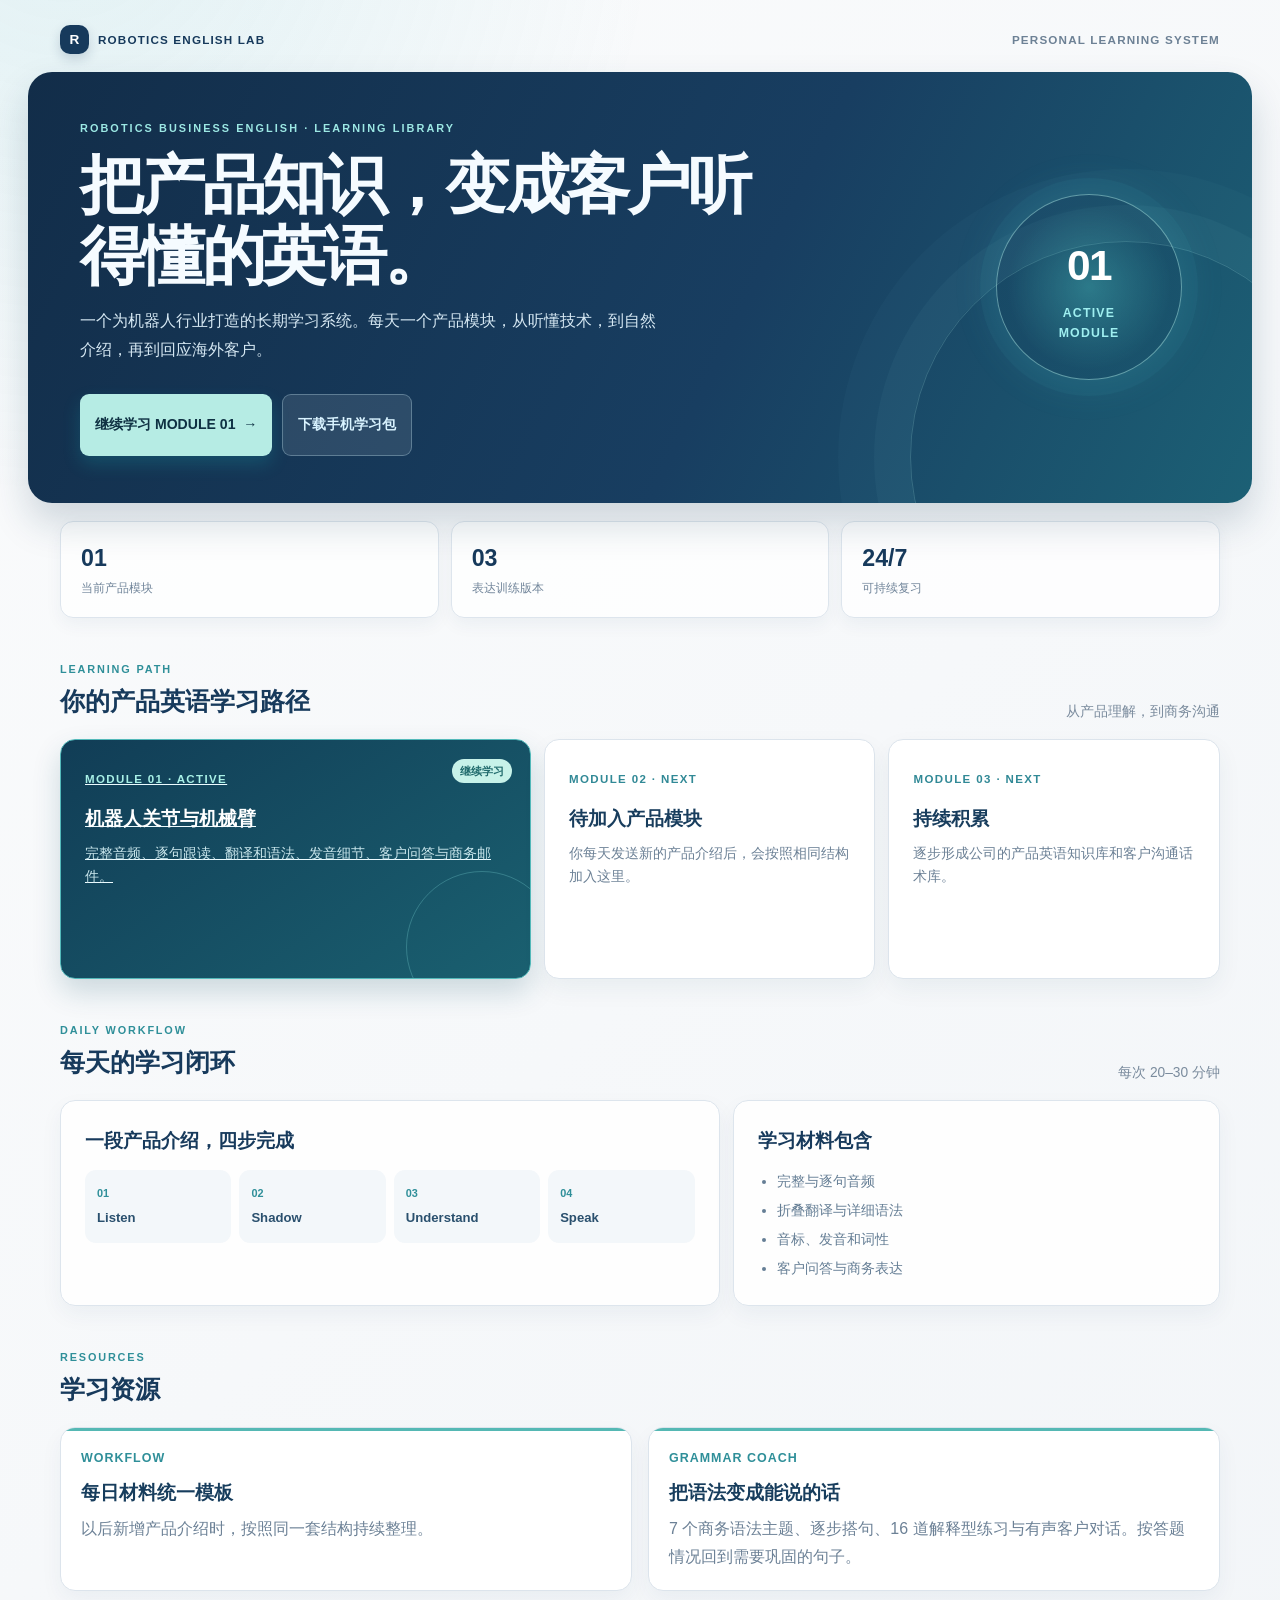
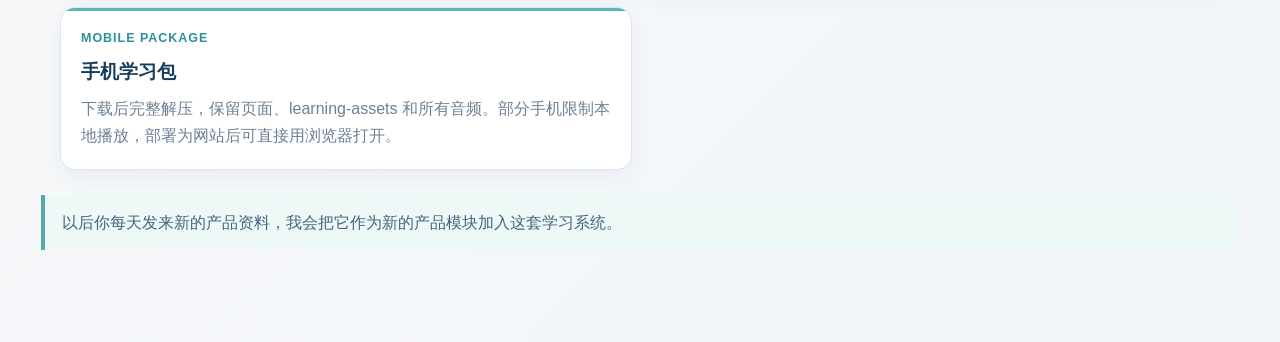
==== index.html @ 43590504 "Publish Robotics English Lab static site" ====
<!doctype html>
<html lang="zh-CN">
<head>
  <meta charset="utf-8">
  <meta name="viewport" content="width=device-width, initial-scale=1">
  <title>机器人行业商务英语资料库</title>
  <style>
    :root { font-family: Inter, ui-sans-serif, -apple-system, BlinkMacSystemFont, "Segoe UI", "PingFang SC", sans-serif; color: #243248; background: #f3f7fc; }
    body { max-width: 980px; margin: 0 auto; padding: 28px 20px 70px; line-height: 1.7; }
    .topbar { display: flex; justify-content: space-between; align-items: center; margin: 2px 2px 16px; color: #58708c; font-size: .74rem; font-weight: 800; letter-spacing: .12em; }
    .brand { display: inline-flex; align-items: center; gap: 9px; color: #163a61; text-decoration: none; }
    .brand-mark { display: inline-grid; place-items: center; width: 25px; height: 25px; border-radius: 8px; color: #fff; font-size: .83rem; letter-spacing: 0; background: linear-gradient(135deg, #1e638f, #4bb6c9); }
    .hero { padding: 34px; color: #f8fbff; border-radius: 22px; background: linear-gradient(125deg, #12315b, #397eaa); box-shadow: 0 18px 38px rgba(30, 77, 121, .18); }
    .eyebrow { color: #b9e2ff; font-size: .75rem; font-weight: 800; letter-spacing: .14em; }
    h1 { margin: 5px 0 7px; font-size: clamp(1.8rem, 4vw, 2.5rem); }
    .hero p { margin: 0; color: #dceeff; }
    h2 { color: #102d50; margin-top: 30px; }
    .grid { display: grid; grid-template-columns: repeat(2, minmax(0, 1fr)); gap: 16px; margin-top: 16px; }
    .card { display: block; padding: 20px; color: inherit; text-decoration: none; background: rgba(255,255,255,.96); border: 1px solid #d8e3f0; border-radius: 15px; box-shadow: 0 8px 22px rgba(30,64,96,.07); transition: .15s ease; }
    .card:hover { transform: translateY(-2px); border-color: #83b4dd; box-shadow: 0 12px 26px rgba(30,64,96,.12); }
    .card .tag { color: #2774b8; font-size: .78rem; font-weight: 800; letter-spacing: .08em; }
    .card h3 { margin: 7px 0; color: #174d7d; }
    .card p { margin: 0; color: #64748b; }
    .tip { margin-top: 25px; padding: 14px 17px; border-left: 4px solid #2774b8; border-radius: 0 9px 9px 0; background: #edf6ff; }
    .metrics { display: grid; grid-template-columns: repeat(3, 1fr); gap: 11px; margin: 18px 0 28px; }
    .metric { padding: 14px 16px; border: 1px solid #d8e3f0; border-radius: 13px; background: rgba(255,255,255,.86); }
    .metric strong, .metric span { display: block; }
    .metric strong { color: #174d7d; font-size: 1.25rem; }
    .metric span { color: #72849a; font-size: .78rem; }
    @media (max-width: 680px) { body { padding: 14px 12px 50px; } .topbar { font-size: .65rem; } .topbar > span { display: none; } .hero { padding: 25px 22px; } .grid { grid-template-columns: 1fr; } .metrics { gap: 7px; } .metric { padding: 11px 9px; } .metric strong { font-size: 1.05rem; } .metric span { font-size: .7rem; } }
    /* Premium robotics product skin */
    body { max-width: 1120px; color: #d8e6f4; background: #07111f; background-image: linear-gradient(rgba(93,160,205,.035) 1px, transparent 1px), linear-gradient(90deg, rgba(93,160,205,.035) 1px, transparent 1px), radial-gradient(circle at 15% 0%, rgba(19,116,170,.28), transparent 34%), radial-gradient(circle at 90% 14%, rgba(82,36,145,.2), transparent 30%); background-size: 40px 40px, 40px 40px, auto, auto; }
    .topbar { color: #91acc5; }
    .brand { color: #e2f2ff; }
    .hero { position: relative; overflow: hidden; min-height: 230px; border: 1px solid rgba(125,210,238,.32); background: radial-gradient(circle at 82% 18%, rgba(89,200,226,.25), transparent 24%), radial-gradient(circle at 44% 120%, rgba(62,94,199,.42), transparent 42%), linear-gradient(130deg, #0a2038, #102f50 54%, #17204f); box-shadow: 0 22px 55px rgba(0,0,0,.28), inset 0 1px 0 rgba(255,255,255,.08); }
    .hero::after { position: absolute; right: -65px; bottom: -125px; width: 330px; height: 330px; border: 1px solid rgba(185,226,255,.18); border-radius: 50%; box-shadow: 0 0 0 28px rgba(185,226,255,.04), 0 0 0 56px rgba(185,226,255,.03); content: ""; }
    .hero::before { position: absolute; top: 27px; right: 28%; width: 7px; height: 7px; border-radius: 50%; background: #7de8f0; box-shadow: 0 0 0 7px rgba(125,232,240,.08), 0 0 28px #7de8f0; content: ""; }
    h2 { color: #e2f1ff; }
    .metrics { margin-top: 20px; }
    .metric { border-color: rgba(115,186,218,.24); background: linear-gradient(145deg, rgba(17,42,67,.86), rgba(10,25,45,.86)); box-shadow: 0 13px 28px rgba(0,0,0,.16), inset 0 1px 0 rgba(255,255,255,.06); }
    .metric strong { color: #dbeeff; }
    .metric span { color: #87a6bf; }
    .card { position: relative; overflow: hidden; border-color: rgba(115,186,218,.24); color: #d8e6f4; background: linear-gradient(145deg, rgba(17,42,67,.92), rgba(10,25,45,.92)); box-shadow: 0 13px 28px rgba(0,0,0,.18), inset 0 1px 0 rgba(255,255,255,.06); }
    .card::before { position: absolute; top: 0; left: 0; width: 100%; height: 3px; background: linear-gradient(90deg, #36c5d2, #5483e6, #a65ce0); content: ""; }
    .card:hover { border-color: rgba(88,211,225,.62); box-shadow: 0 17px 34px rgba(0,0,0,.26), 0 0 0 1px rgba(88,211,225,.14); }
    .card .tag { color: #74d8df; }
    .card h3 { color: #e0f0ff; }
    .card p { color: #8faac0; }
    .tip { color: #b4d3e8; border-left-color: #48c8d2; background: rgba(23,90,114,.24); }
    /* Learning product home */
    body { max-width: 1200px; color: #20364d; background: #f4f7fb; background-image: radial-gradient(circle at 7% 0%, rgba(80, 173, 214, .12), transparent 28%), linear-gradient(135deg, #f8fbfe, #edf3f9); }
    .library-topbar { display: flex; align-items: center; justify-content: space-between; margin: 2px 2px 16px; color: #71869a; font-size: .73rem; font-weight: 800; letter-spacing: .12em; }
    .library-brand { display: inline-flex; align-items: center; gap: 9px; color: #143e64; text-decoration: none; }
    .library-brand-mark { display: inline-grid; place-items: center; width: 28px; height: 28px; border-radius: 9px; color: #fff; font-size: .85rem; letter-spacing: 0; background: linear-gradient(135deg, #1c638f, #49b9bf); box-shadow: 0 6px 14px rgba(33,113,149,.22); }
    .library-hero { position: relative; display: flex; align-items: center; justify-content: space-between; gap: 30px; overflow: hidden; min-height: 290px; padding: 38px 42px; border: 1px solid rgba(120, 203, 226, .4); border-radius: 23px; color: #f5fbff; background: radial-gradient(circle at 84% 20%, rgba(83,213,222,.27), transparent 22%), radial-gradient(circle at 55% 120%, rgba(76,95,210,.38), transparent 40%), linear-gradient(125deg, #0a2037, #123c61 58%, #191e4a); box-shadow: 0 22px 52px rgba(26,61,93,.24); }
    .library-hero::after { position: absolute; right: -75px; bottom: -130px; width: 360px; height: 360px; border: 1px solid rgba(185,226,255,.2); border-radius: 50%; box-shadow: 0 0 0 30px rgba(185,226,255,.04), 0 0 0 60px rgba(185,226,255,.03); content: ""; }
    .library-hero-copy { position: relative; z-index: 1; max-width: 690px; }
    .library-hero h1 { margin: 8px 0 12px; font-size: clamp(2rem, 5vw, 3.4rem); letter-spacing: -.045em; }
    .library-hero p { max-width: 630px; margin: 0; color: #cfe8f7; font-size: 1.05rem; }
    .library-eyebrow { color: #8be3e7; font-size: .72rem; font-weight: 850; letter-spacing: .16em; }
    .hero-actions { display: flex; flex-wrap: wrap; gap: 10px; margin-top: 24px; }
    .hero-actions a { display: inline-flex; align-items: center; min-height: 42px; padding: 9px 15px; border-radius: 10px; text-decoration: none; font-size: .88rem; font-weight: 750; }
    .hero-actions .primary { color: #09233b; background: #a8f0ec; box-shadow: 0 8px 18px rgba(25,190,197,.2); }
    .hero-actions .secondary { color: #d9f3ff; border: 1px solid rgba(188,230,250,.3); background: rgba(255,255,255,.08); }
    .hero-orbit { position: relative; z-index: 1; display: grid; place-items: center; width: 170px; height: 170px; margin-right: 24px; border: 1px solid rgba(154,231,238,.44); border-radius: 50%; color: #9feff0; font-size: .77rem; font-weight: 800; letter-spacing: .1em; text-align: center; background: radial-gradient(circle, rgba(68,181,195,.26), rgba(10,35,60,.05) 62%); box-shadow: 0 0 0 16px rgba(87,214,224,.04), 0 0 45px rgba(87,214,224,.16); }
    .hero-orbit strong { display: block; color: #fff; font-size: 2.2rem; letter-spacing: -.04em; }
    .library-section-head { display: flex; align-items: end; justify-content: space-between; gap: 18px; margin: 36px 2px 14px; }
    .library-section-head h2 { margin: 2px 0 0; color: #163b60; font-size: 1.5rem; }
    .library-section-label { color: #347ca4; font-size: .71rem; font-weight: 850; letter-spacing: .14em; }
    .library-section-note { color: #71859a; font-size: .86rem; }
    .path-grid { display: grid; grid-template-columns: 1.25fr .9fr .9fr; gap: 13px; }
    .path-card { position: relative; min-height: 177px; padding: 21px; overflow: hidden; border: 1px solid #d6e4ef; border-radius: 16px; background: #fff; box-shadow: 0 10px 25px rgba(31,68,101,.08); }
    .path-card.current { color: #ecfbff; border-color: #3eb8c3; background: linear-gradient(145deg, #124b66, #173063); box-shadow: 0 15px 30px rgba(25,87,111,.2); }
    .path-card.current::after { position: absolute; right: -28px; bottom: -45px; width: 150px; height: 150px; border: 1px solid rgba(144,239,235,.25); border-radius: 50%; content: ""; }
    .path-card .path-label { color: #3985a9; font-size: .72rem; font-weight: 850; letter-spacing: .12em; }
    .path-card.current .path-label { color: #94ebea; }
    .path-card h3 { margin: 9px 0 8px; color: #153d62; font-size: 1.1rem; }
    .path-card.current h3 { color: #fff; }
    .path-card p { margin: 0; color: #70859b; font-size: .86rem; line-height: 1.55; }
    .path-card.current p { color: #c5e3ef; }
    .path-card .path-status { position: absolute; right: 18px; top: 19px; padding: 3px 8px; border-radius: 99px; color: #147a7b; font-size: .67rem; font-weight: 800; background: #c7f5ed; }
    .product-panels { display: grid; grid-template-columns: 1.2fr .8fr; gap: 13px; }
    .product-panel { padding: 22px; border: 1px solid #d6e4ef; border-radius: 16px; background: rgba(255,255,255,.88); box-shadow: 0 10px 25px rgba(31,68,101,.07); }
    .product-panel h3 { margin: 0 0 13px; color: #173f63; }
    .workflow { display: grid; grid-template-columns: repeat(4, 1fr); gap: 8px; }
    .workflow-step { padding: 12px 10px; border-radius: 11px; background: #f0f6fa; }
    .workflow-step span { display: block; color: #3881a4; font-size: .68rem; font-weight: 850; }
    .workflow-step strong { display: block; margin-top: 4px; color: #294f70; font-size: .82rem; }
    .product-panel ul { margin: 0; padding-left: 19px; color: #657e95; font-size: .88rem; }
    .product-panel li + li { margin-top: 5px; }
    @media (max-width: 780px) { .library-hero { display: block; padding: 29px 23px; } .hero-orbit { width: 112px; height: 112px; margin: 25px 0 0; } .hero-orbit strong { font-size: 1.65rem; } .path-grid, .product-panels { grid-template-columns: 1fr; } .workflow { grid-template-columns: repeat(2, 1fr); } }
    @media (max-width: 520px) { body { padding: 14px 12px 50px; } .library-topbar > span { display: none; } .library-hero h1 { font-size: 2.1rem; } .library-section-head { display: block; } .library-section-note { display: block; margin-top: 5px; } }
    /* Precision learning workspace */
    :root { font-family: Inter, ui-sans-serif, -apple-system, BlinkMacSystemFont, "Segoe UI", "PingFang SC", "Microsoft YaHei", sans-serif; color: #172b40; background: #f5f7fa; }
    body { max-width: 1240px; padding: 25px 28px 76px; color: #172b40; background: #f5f7fa; background-image: radial-gradient(circle at 5% -5%, rgba(53, 177, 191, .13), transparent 25%), linear-gradient(135deg, #fafbfc 0%, #f2f5f8 100%); }
    .library-topbar { max-width: 1160px; margin: 0 auto 18px; color: #6d8195; letter-spacing: .1em; }
    .library-brand { color: #173a5c; }
    .library-brand-mark { width: 29px; height: 29px; border-radius: 10px; background: #173a5c; box-shadow: 0 5px 12px rgba(23,58,92,.18); }
    .library-hero { max-width: 1160px; min-height: 335px; margin: 0 auto; padding: 47px 52px; border: 0; border-radius: 24px; background: linear-gradient(116deg, #122d49 0%, #183e61 58%, #1c6075 100%); box-shadow: 0 20px 38px rgba(19,54,84,.18); }
    .library-hero::after { right: -90px; bottom: -170px; width: 430px; height: 430px; border-color: rgba(175, 240, 235, .2); box-shadow: 0 0 0 36px rgba(175,240,235,.035), 0 0 0 72px rgba(175,240,235,.025); }
    .library-hero::before { top: 35px; right: 31%; }
    .library-hero-copy { max-width: 720px; }
    .library-eyebrow { color: #9ce8e4; font-size: .68rem; letter-spacing: .19em; }
    .library-hero h1 { max-width: 680px; margin: 13px 0 16px; font-size: clamp(2.25rem, 5vw, 4rem); line-height: 1.1; letter-spacing: -.05em; }
    .library-hero p { max-width: 590px; color: #d6e8f3; font-size: 1rem; line-height: 1.8; }
    .hero-actions { margin-top: 29px; }
    .hero-actions a { border-radius: 9px; }
    .hero-actions .primary { color: #0f3143; background: #b6ece4; }
    .hero-actions .secondary { border-color: rgba(210,240,250,.3); background: rgba(255,255,255,.1); }
    .hero-orbit { width: 184px; height: 184px; margin-right: 18px; border-color: rgba(175,240,235,.48); background: radial-gradient(circle, rgba(84,209,201,.32), rgba(10,35,60,.05) 63%); }
    .hero-orbit strong { font-size: 2.65rem; }
    .metrics { max-width: 1160px; margin: 18px auto 42px; grid-template-columns: repeat(3, 1fr); gap: 12px; }
    .metric { padding: 17px 20px; border: 1px solid #dde5ed; border-radius: 13px; background: rgba(255,255,255,.8); box-shadow: 0 7px 17px rgba(25,61,91,.05); }
    .metric strong { color: #173a5c; font-size: 1.45rem; }
    .metric span { color: #71859a; font-size: .78rem; }
    .library-section-head, .path-grid, .product-panels, .grid, .tip { max-width: 1160px; margin-left: auto; margin-right: auto; }
    .library-section-head { margin-top: 42px; margin-bottom: 16px; }
    .library-section-label { color: #2f8f99; font-size: .68rem; letter-spacing: .17em; }
    .library-section-head h2 { color: #173a5c; font-size: 1.58rem; }
    .library-section-note { color: #7a8b9d; }
    .path-grid { grid-template-columns: 1.25fr .88fr .88fr; }
    .path-card { min-height: 190px; padding: 24px; border-color: #dce4ec; border-radius: 15px; background: #fff; box-shadow: 0 10px 24px rgba(25,61,91,.06); }
    .path-card.current { border-color: #53b9ba; background: linear-gradient(145deg, #113d56, #1a6070); box-shadow: 0 13px 28px rgba(18,82,100,.19); }
    .path-card .path-label { color: #318996; }
    .path-card.current .path-label { color: #a9f1e7; }
    .path-card h3 { margin-top: 12px; color: #183d5d; font-size: 1.17rem; }
    .path-card.current h3 { color: #fff; }
    .path-card p { color: #6c8196; line-height: 1.65; }
    .path-card.current p { color: #c9e6ec; }
    .path-card .path-status { color: #216b6d; background: #c7f2e9; }
    .product-panels { grid-template-columns: 1.15fr .85fr; }
    .product-panel { padding: 24px; border-color: #dde5ed; border-radius: 15px; background: rgba(255,255,255,.88); box-shadow: 0 9px 22px rgba(25,61,91,.05); }
    .product-panel h3 { color: #173a5c; }
    .workflow-step { padding: 14px 12px; background: #f3f7fa; }
    .workflow-step span { color: #2f8f99; }
    .workflow-step strong { color: #2a506e; }
    .card { border-color: #dce4ec; border-radius: 15px; background: #fff; box-shadow: 0 9px 22px rgba(25,61,91,.05); }
    .card::before { background: #55b8b4; }
    .card:hover { border-color: #7dc6c7; box-shadow: 0 14px 27px rgba(25,61,91,.1); }
    .card .tag { color: #2f8f99; }
    .card h3 { color: #173d5d; }
    .card p { color: #6c8196; }
    .tip { color: #45647e; border-left-color: #50aaa9; background: #eef8f7; }
    @media (max-width: 780px) { body { padding: 16px 14px 58px; } .library-hero { min-height: 0; padding: 31px 23px; } .library-hero h1 { font-size: 2.42rem; } .hero-orbit { width: 118px; height: 118px; margin-top: 26px; } .hero-orbit strong { font-size: 1.85rem; } .metrics { margin-bottom: 32px; } .path-grid, .product-panels { grid-template-columns: 1fr; } }
  </style>
</head>
<body>
  <div class="library-topbar"><a class="library-brand" href="robotics_english_library.html"><span class="library-brand-mark">R</span><span>ROBOTICS ENGLISH LAB</span></a><span>PERSONAL LEARNING SYSTEM</span></div>
  <header class="library-hero">
    <div class="library-hero-copy">
      <div class="library-eyebrow">ROBOTICS BUSINESS ENGLISH · LEARNING LIBRARY</div>
      <h1>把产品知识，变成客户听得懂的英语。</h1>
      <p>一个为机器人行业打造的长期学习系统。每天一个产品模块，从听懂技术，到自然介绍，再到回应海外客户。</p>
      <div class="hero-actions"><a class="primary" href="product_introduction_learning_guide.html">继续学习 MODULE 01&nbsp; →</a><a class="secondary" href="robotics_english_mobile_package.zip">下载手机学习包</a></div>
    </div>
    <div class="hero-orbit"><div><strong>01</strong>ACTIVE<br>MODULE</div></div>
  </header>

  <div class="metrics" aria-label="资料库概览">
    <div class="metric"><strong>01</strong><span>当前产品模块</span></div>
    <div class="metric"><strong>03</strong><span>表达训练版本</span></div>
    <div class="metric"><strong>24/7</strong><span>可持续复习</span></div>
  </div>

  <div class="library-section-head"><div><div class="library-section-label">LEARNING PATH</div><h2>你的产品英语学习路径</h2></div><span class="library-section-note">从产品理解，到商务沟通</span></div>
  <div class="path-grid">
    <a class="path-card current" href="product_introduction_learning_guide.html"><span class="path-label">MODULE 01 · ACTIVE</span><span class="path-status">继续学习</span><h3>机器人关节与机械臂</h3><p>完整音频、逐句跟读、翻译和语法、发音细节、客户问答与商务邮件。</p></a>
    <div class="path-card"><span class="path-label">MODULE 02 · NEXT</span><h3>待加入产品模块</h3><p>你每天发送新的产品介绍后，会按照相同结构加入这里。</p></div>
    <div class="path-card"><span class="path-label">MODULE 03 · NEXT</span><h3>持续积累</h3><p>逐步形成公司的产品英语知识库和客户沟通话术库。</p></div>
  </div>

  <div class="library-section-head"><div><div class="library-section-label">DAILY WORKFLOW</div><h2>每天的学习闭环</h2></div><span class="library-section-note">每次 20–30 分钟</span></div>
  <div class="product-panels">
    <section class="product-panel"><h3>一段产品介绍，四步完成</h3><div class="workflow"><div class="workflow-step"><span>01</span><strong>Listen</strong></div><div class="workflow-step"><span>02</span><strong>Shadow</strong></div><div class="workflow-step"><span>03</span><strong>Understand</strong></div><div class="workflow-step"><span>04</span><strong>Speak</strong></div></div></section>
    <section class="product-panel"><h3>学习材料包含</h3><ul><li>完整与逐句音频</li><li>折叠翻译与详细语法</li><li>音标、发音和词性</li><li>客户问答与商务表达</li></ul></section>
  </div>

  <div class="library-section-head"><div><div class="library-section-label">RESOURCES</div><h2>学习资源</h2></div></div>
  <div class="grid">
    <a class="card" href="robotics_english_learning_template.md"><div class="tag">WORKFLOW</div><h3>每日材料统一模板</h3><p>以后新增产品介绍时，按照同一套结构持续整理。</p></a>
    <a class="card" href="product_introduction_learning_guide.html#grammar-review"><div class="tag">GRAMMAR COACH</div><h3>把语法变成能说的话</h3><p>7 个商务语法主题、逐步搭句、16 道解释型练习与有声客户对话。按答题情况回到需要巩固的句子。</p></a>
    <a class="card" href="robotics_english_mobile_package.zip"><div class="tag">MOBILE PACKAGE</div><h3>手机学习包</h3><p>下载后完整解压，保留页面、learning-assets 和所有音频。部分手机限制本地播放，部署为网站后可直接用浏览器打开。</p></a>
  </div>
  <p class="tip">以后你每天发来新的产品资料，我会把它作为新的产品模块加入这套学习系统。</p>
</body>
</html>
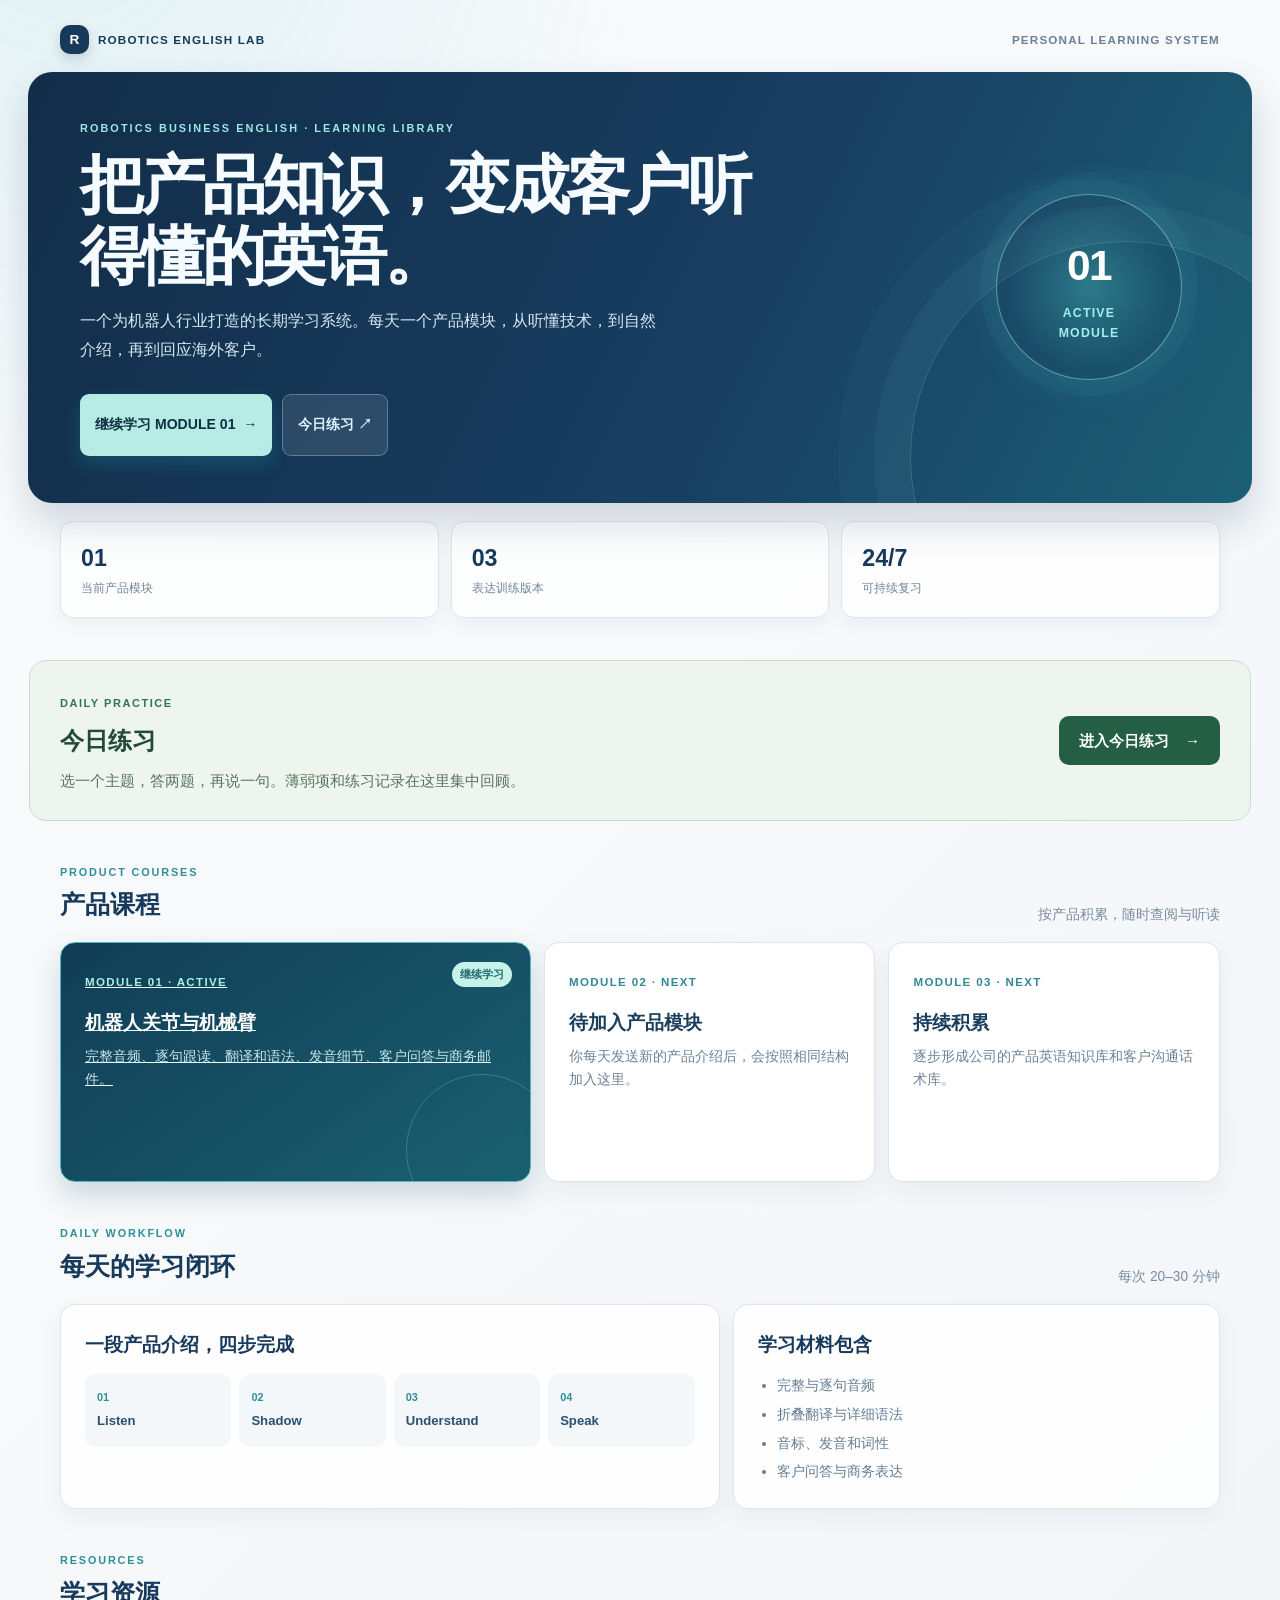
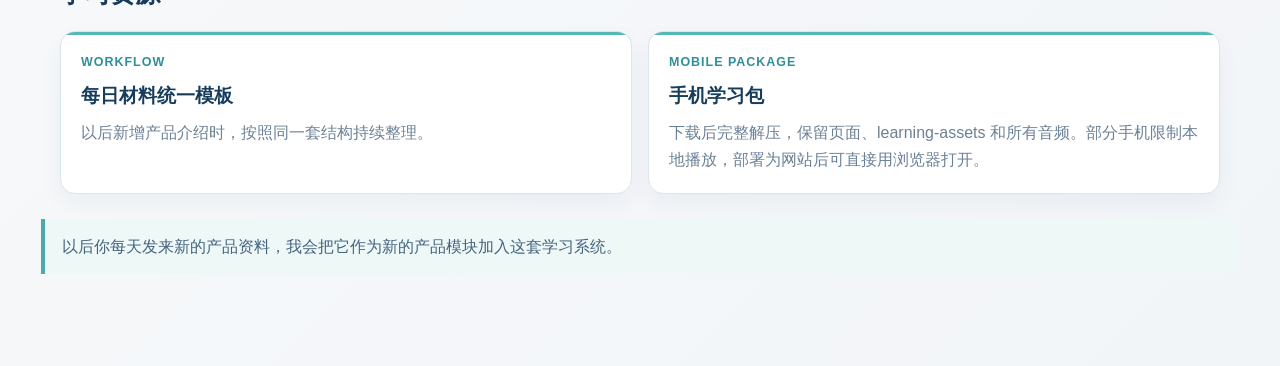
==== commit 3e8702d4: "Move daily practice into a dedicated learning page" ====
--- a/index.html
+++ b/index.html
@@ -143,6 +143,7 @@
     .tip { color: #45647e; border-left-color: #50aaa9; background: #eef8f7; }
     @media (max-width: 780px) { body { padding: 16px 14px 58px; } .library-hero { min-height: 0; padding: 31px 23px; } .library-hero h1 { font-size: 2.42rem; } .hero-orbit { width: 118px; height: 118px; margin-top: 26px; } .hero-orbit strong { font-size: 1.85rem; } .metrics { margin-bottom: 32px; } .path-grid, .product-panels { grid-template-columns: 1fr; } }
   </style>
+  <link rel="stylesheet" href="learning-assets/daily-practice.css">
 </head>
 <body>
   <div class="library-topbar"><a class="library-brand" href="robotics_english_library.html"><span class="library-brand-mark">R</span><span>ROBOTICS ENGLISH LAB</span></a><span>PERSONAL LEARNING SYSTEM</span></div>
@@ -151,7 +152,7 @@
       <div class="library-eyebrow">ROBOTICS BUSINESS ENGLISH · LEARNING LIBRARY</div>
       <h1>把产品知识，变成客户听得懂的英语。</h1>
       <p>一个为机器人行业打造的长期学习系统。每天一个产品模块，从听懂技术，到自然介绍，再到回应海外客户。</p>
-      <div class="hero-actions"><a class="primary" href="product_introduction_learning_guide.html">继续学习 MODULE 01&nbsp; →</a><a class="secondary" href="robotics_english_mobile_package.zip">下载手机学习包</a></div>
+      <div class="hero-actions"><a class="primary" href="product_introduction_learning_guide.html">继续学习 MODULE 01&nbsp; →</a><a class="secondary" href="daily_practice.html">今日练习 ↗</a></div>
     </div>
     <div class="hero-orbit"><div><strong>01</strong>ACTIVE<br>MODULE</div></div>
   </header>
@@ -162,7 +163,12 @@
     <div class="metric"><strong>24/7</strong><span>可持续复习</span></div>
   </div>
 
-  <div class="library-section-head"><div><div class="library-section-label">LEARNING PATH</div><h2>你的产品英语学习路径</h2></div><span class="library-section-note">从产品理解，到商务沟通</span></div>
+  <section class="daily-entry" aria-labelledby="daily-entry-title">
+    <div><span class="daily-eyebrow">DAILY PRACTICE</span><h2 id="daily-entry-title">今日练习</h2><p>选一个主题，答两题，再说一句。薄弱项和练习记录在这里集中回顾。</p></div>
+    <a class="daily-entry-link" href="daily_practice.html">进入今日练习 <span aria-hidden="true">→</span></a>
+  </section>
+
+  <div class="library-section-head"><div><div class="library-section-label">PRODUCT COURSES</div><h2>产品课程</h2></div><span class="library-section-note">按产品积累，随时查阅与听读</span></div>
   <div class="path-grid">
     <a class="path-card current" href="product_introduction_learning_guide.html"><span class="path-label">MODULE 01 · ACTIVE</span><span class="path-status">继续学习</span><h3>机器人关节与机械臂</h3><p>完整音频、逐句跟读、翻译和语法、发音细节、客户问答与商务邮件。</p></a>
     <div class="path-card"><span class="path-label">MODULE 02 · NEXT</span><h3>待加入产品模块</h3><p>你每天发送新的产品介绍后，会按照相同结构加入这里。</p></div>
@@ -178,7 +184,6 @@
   <div class="library-section-head"><div><div class="library-section-label">RESOURCES</div><h2>学习资源</h2></div></div>
   <div class="grid">
     <a class="card" href="robotics_english_learning_template.md"><div class="tag">WORKFLOW</div><h3>每日材料统一模板</h3><p>以后新增产品介绍时，按照同一套结构持续整理。</p></a>
-    <a class="card" href="product_introduction_learning_guide.html#grammar-review"><div class="tag">GRAMMAR COACH</div><h3>把语法变成能说的话</h3><p>7 个商务语法主题、逐步搭句、16 道解释型练习与有声客户对话。按答题情况回到需要巩固的句子。</p></a>
     <a class="card" href="robotics_english_mobile_package.zip"><div class="tag">MOBILE PACKAGE</div><h3>手机学习包</h3><p>下载后完整解压，保留页面、learning-assets 和所有音频。部分手机限制本地播放，部署为网站后可直接用浏览器打开。</p></a>
   </div>
   <p class="tip">以后你每天发来新的产品资料，我会把它作为新的产品模块加入这套学习系统。</p>
--- a/learning-assets/daily-practice.css
+++ b/learning-assets/daily-practice.css
@@ -0,0 +1,66 @@
+/* Independent daily workspace and its home entry. */
+.daily-page { margin:0; color:#193d30; background:#f5f7f4; font:16px/1.75 -apple-system,BlinkMacSystemFont,"Segoe UI","PingFang SC","Microsoft YaHei",sans-serif; }
+.daily-page *, .daily-entry * { box-sizing:border-box; }
+.daily-page [hidden] { display:none !important; }
+.daily-page a { color:#235f49; text-underline-offset:4px; }
+.daily-page button { font:inherit; cursor:pointer; }
+.daily-page a:focus-visible, .daily-page button:focus-visible { outline:3px solid #288564; outline-offset:4px; }
+.daily-topbar, .daily-page main, .daily-footer { max-width:1120px; margin:0 auto; padding-left:32px; padding-right:32px; }
+.daily-topbar { display:flex; align-items:center; justify-content:space-between; flex-wrap:wrap; gap:18px; min-height:90px; }
+.daily-topbar .daily-brand { display:flex; align-items:center; gap:9px; color:#163c2d; text-decoration:none; font-size:11px; letter-spacing:.1em; font-weight:750; }
+.daily-brand>span { display:grid; place-items:center; width:29px; height:29px; border-radius:9px; background:#174b3a; color:#fff; font-size:15px; }
+.daily-topbar nav { display:flex; gap:6px; }
+.daily-topbar nav a { padding:9px 15px; min-height:44px; color:#52695e; text-decoration:none; font-size:14px; border-radius:8px; }
+.daily-topbar nav a[aria-current] { color:#174b3a; background:#e4eee5; font-weight:650; }
+.daily-skip { position:absolute; top:-100px; left:20px; }
+.daily-skip:focus { top:10px; z-index:5; background:white; padding:10px; }
+.daily-hero { display:flex; align-items:center; justify-content:space-between; gap:35px; padding:40px 0 34px; }
+.daily-eyebrow { color:#44806a; font-size:11px; letter-spacing:.14em; font-weight:750; }
+.daily-hero h1 { margin:10px 0 16px; font-size:clamp(32px,5vw,46px); font-weight:700; line-height:1.3; letter-spacing:-.03em; }
+.daily-hero p { margin:0; color:#526b5f; font-size:16px; }
+.daily-rhythm { display:flex; gap:24px; padding:25px 32px; border-left:1px solid #cadace; flex-shrink:0; }
+.daily-rhythm span { display:flex; flex-direction:column; gap:5px; color:#52705e; font-size:14px; }
+.daily-rhythm b { color:#21563e; font-size:25px; font-weight:500; }
+.daily-course { display:flex; align-items:center; flex-wrap:wrap; gap:8px 16px; padding:17px 22px; background:#e8f0e8; border:1px solid #d4e1d5; border-radius:12px; font-size:14px; }
+.daily-course>span { color:#5b7466; font-size:12px; }
+.daily-course>a { margin-left:auto; min-height:44px; display:inline-flex; align-items:center; gap:8px; text-decoration:none; }
+.daily-page .gc-review.intro { margin-top:22px; box-shadow:none; }
+.daily-page .gc-review h2 { font-size:25px; }
+.daily-page .gc-topic { color:#193d30; }
+.daily-page .gc-topic[aria-current="true"] { border-color:#377a5b; background:#edf6ed; }
+.daily-page .gc-review-summary { line-height:1.8; }
+.daily-session { margin-top:36px; scroll-margin-top:20px; }
+.daily-session-heading { display:flex; align-items:center; justify-content:space-between; flex-wrap:wrap; gap:14px; }
+.daily-session-heading h2 { margin:5px 0 0; font-size:26px; }
+.daily-back { font-size:14px; min-height:44px; display:inline-flex; align-items:center; }
+.daily-source { display:flex; align-items:center; flex-wrap:wrap; justify-content:space-between; gap:10px; padding:15px 0 0; font-size:13px; color:#657a6f; }
+.daily-source a { padding:8px 0; }
+.daily-page .gc-coach { margin:12px 0 0; }
+.daily-session-footer { display:flex; align-items:center; justify-content:space-between; gap:18px; margin-top:18px; padding:20px; border:1px solid #d4e1d5; border-radius:12px; background:#edf4ec; }
+.daily-session-footer p { margin:0; color:#516b5b; font-size:14px; }
+.daily-next { display:inline-flex; align-items:center; justify-content:center; gap:14px; min-height:44px; padding:10px 18px; background:#205d42; border:0; border-radius:9px; color:white; white-space:nowrap; }
+.daily-footer { display:flex; justify-content:space-between; flex-wrap:wrap; gap:12px; padding-top:40px; padding-bottom:45px; color:#688072; font-size:13px; }
+.daily-entry { display:flex; align-items:center; justify-content:space-between; gap:25px; max-width:1160px; margin:0 auto 40px; padding:27px 30px; border:1px solid #c6ddd0; border-radius:17px; background:#eef5ee; }
+.daily-entry .daily-eyebrow { color:#347457; }
+.daily-entry h2 { color:#214b37; font-size:24px; margin:6px 0; }
+.daily-entry p { color:#587360; font-size:15px; margin:0; }
+.daily-entry .daily-entry-link { display:inline-flex; align-items:center; gap:16px; padding:12px 20px; min-height:48px; background:#245e45; border-radius:10px; color:white; text-decoration:none; font-size:15px; font-weight:650; white-space:nowrap; }
+.daily-entry-link:focus-visible { outline:3px solid #288564; outline-offset:4px; }
+@media(max-width:680px) {
+  .daily-topbar, .daily-page main, .daily-footer { padding-left:17px; padding-right:17px; }
+  .daily-topbar { min-height:100px; padding-top:16px; padding-bottom:12px; gap:10px; }
+  .daily-topbar nav { width:100%; }
+  .daily-topbar nav a { padding:8px 13px; }
+  .daily-hero { padding:24px 0; display:block; }
+  .daily-hero h1 { font-size:34px; }
+  .daily-rhythm { margin-top:24px; padding:14px 0 0; border-left:0; border-top:1px solid #d4e1d5; justify-content:space-between; }
+  .daily-rhythm span { flex-direction:row; align-items:center; gap:10px; }
+  .daily-rhythm b { font-size:18px; }
+  .daily-course { padding:14px 17px; gap:5px 10px; }
+  .daily-course>a { width:100%; margin:0; }
+  .daily-page .gc-review h2 { font-size:22px; }
+  .daily-session-footer { display:block; }
+  .daily-next { width:100%; margin-top:15px; }
+  .daily-entry { display:block; padding:22px; margin-bottom:32px; }
+  .daily-entry .daily-entry-link { margin-top:18px; justify-content:center; width:100%; }
+}
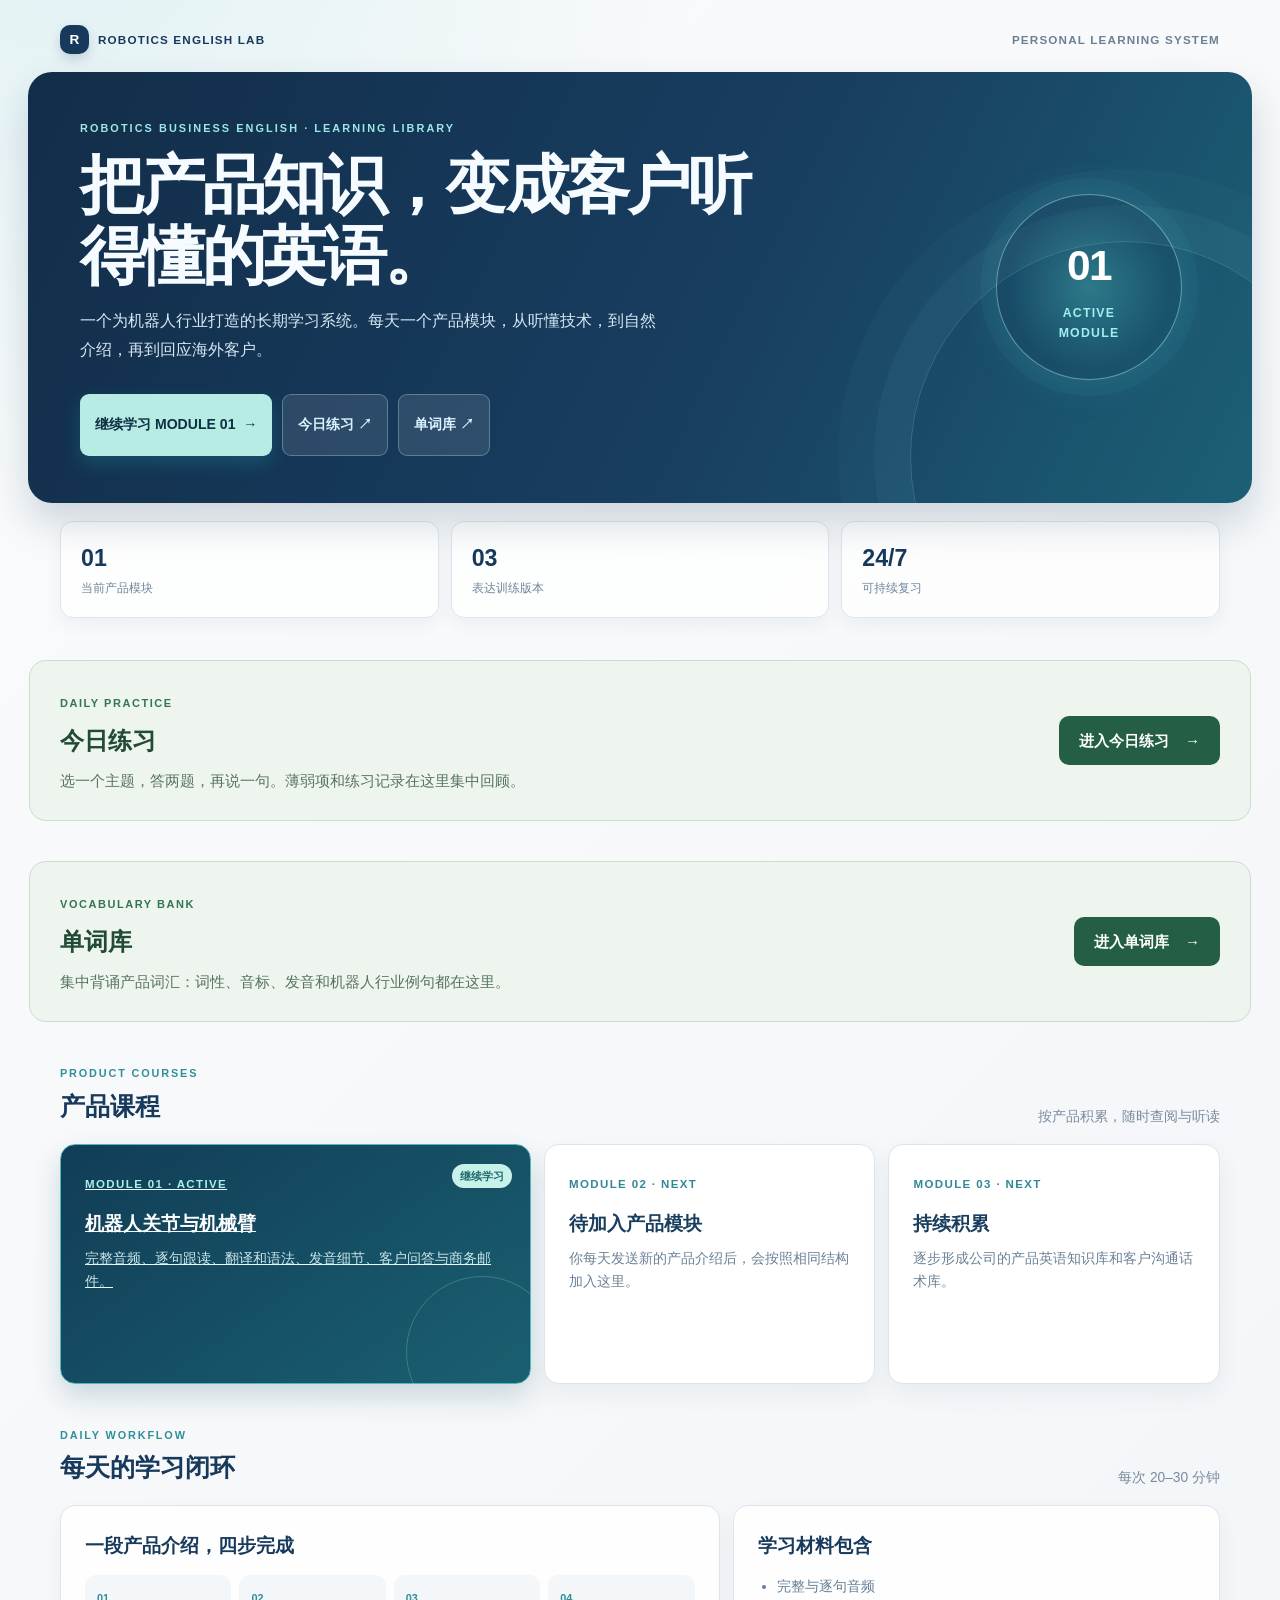
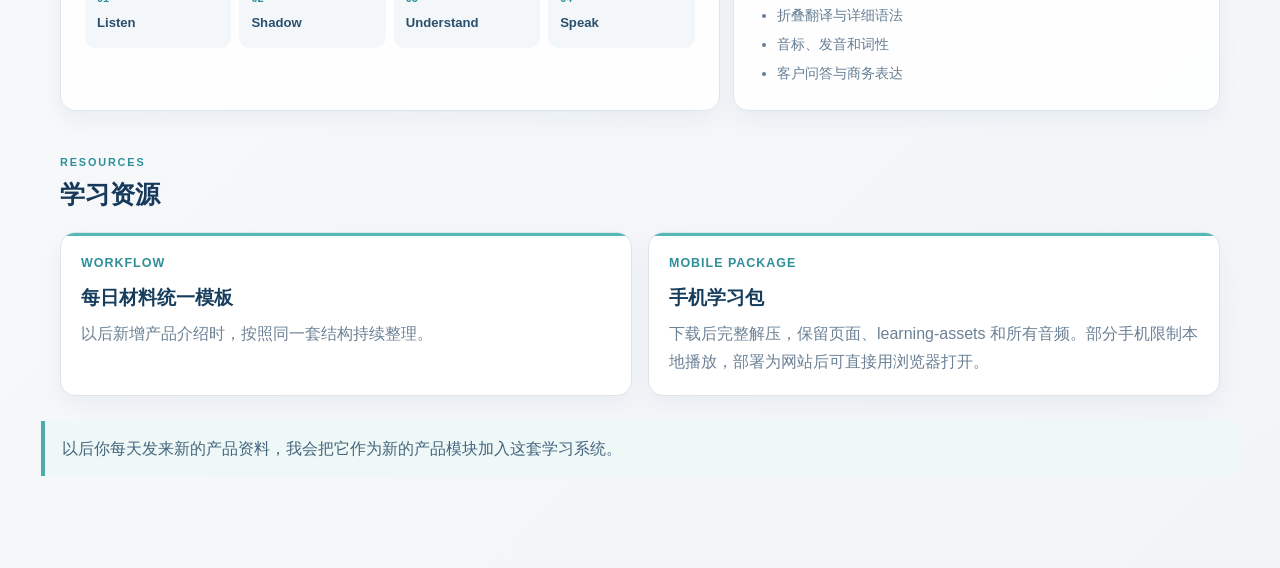
==== commit 86a76a16: "Add centralized robotics vocabulary library" ====
--- a/index.html
+++ b/index.html
@@ -152,7 +152,7 @@
       <div class="library-eyebrow">ROBOTICS BUSINESS ENGLISH · LEARNING LIBRARY</div>
       <h1>把产品知识，变成客户听得懂的英语。</h1>
       <p>一个为机器人行业打造的长期学习系统。每天一个产品模块，从听懂技术，到自然介绍，再到回应海外客户。</p>
-      <div class="hero-actions"><a class="primary" href="product_introduction_learning_guide.html">继续学习 MODULE 01&nbsp; →</a><a class="secondary" href="daily_practice.html">今日练习 ↗</a></div>
+      <div class="hero-actions"><a class="primary" href="product_introduction_learning_guide.html">继续学习 MODULE 01&nbsp; →</a><a class="secondary" href="daily_practice.html">今日练习 ↗</a><a class="secondary" href="vocabulary_library.html">单词库 ↗</a></div>
     </div>
     <div class="hero-orbit"><div><strong>01</strong>ACTIVE<br>MODULE</div></div>
   </header>
@@ -166,6 +166,11 @@
   <section class="daily-entry" aria-labelledby="daily-entry-title">
     <div><span class="daily-eyebrow">DAILY PRACTICE</span><h2 id="daily-entry-title">今日练习</h2><p>选一个主题，答两题，再说一句。薄弱项和练习记录在这里集中回顾。</p></div>
     <a class="daily-entry-link" href="daily_practice.html">进入今日练习 <span aria-hidden="true">→</span></a>
+  </section>
+
+  <section class="daily-entry vocabulary-entry" aria-labelledby="vocabulary-entry-title">
+    <div><span class="daily-eyebrow">VOCABULARY BANK</span><h2 id="vocabulary-entry-title">单词库</h2><p>集中背诵产品词汇：词性、音标、发音和机器人行业例句都在这里。</p></div>
+    <a class="daily-entry-link" href="vocabulary_library.html">进入单词库 <span aria-hidden="true">→</span></a>
   </section>
 
   <div class="library-section-head"><div><div class="library-section-label">PRODUCT COURSES</div><h2>产品课程</h2></div><span class="library-section-note">按产品积累，随时查阅与听读</span></div>
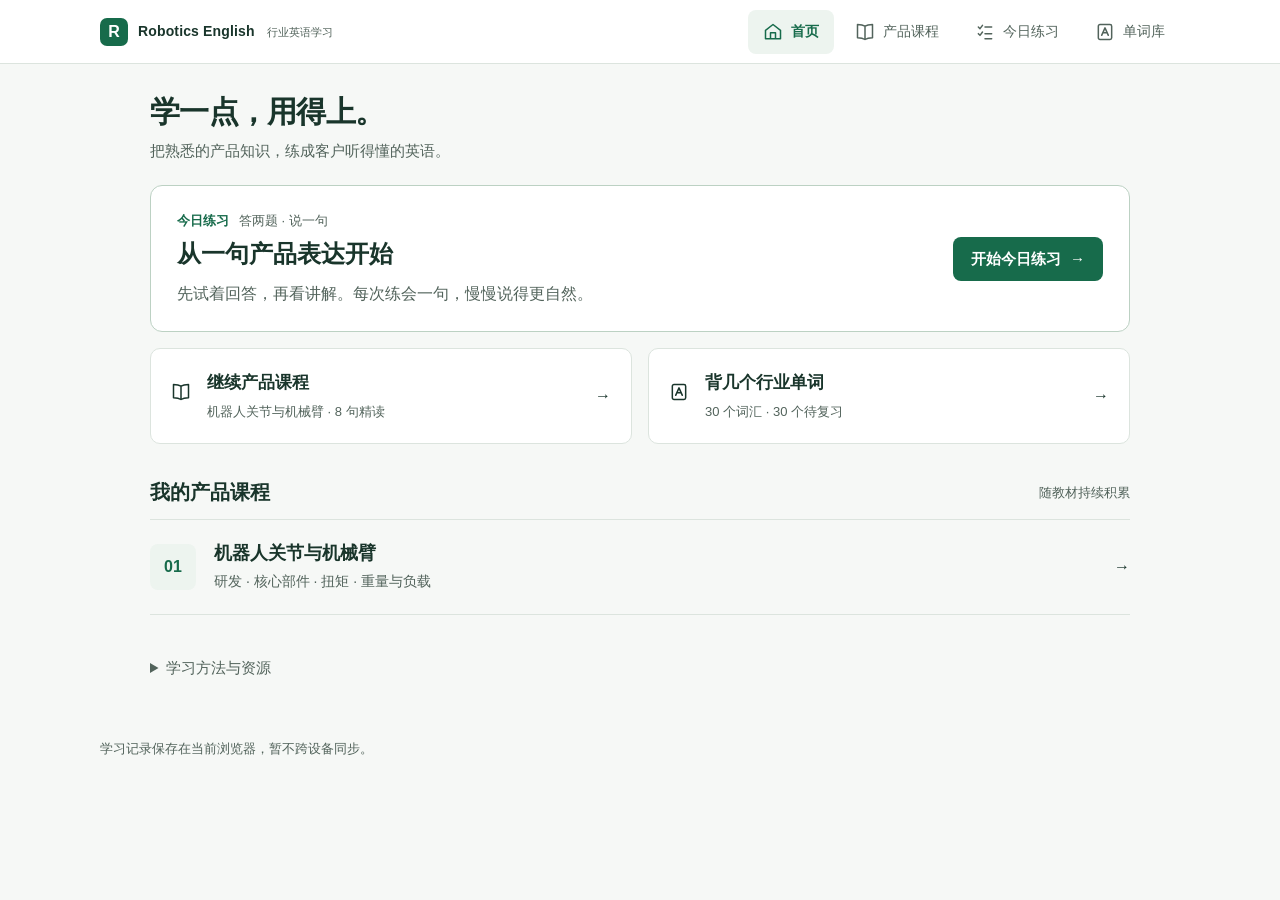
==== commit d98b404b: "Redesign learning workspace for focused reading and vocabulary recall" ====
--- a/index.html
+++ b/index.html
@@ -1,196 +1,18 @@
 <!doctype html>
 <html lang="zh-CN">
-<head>
-  <meta charset="utf-8">
-  <meta name="viewport" content="width=device-width, initial-scale=1">
-  <title>机器人行业商务英语资料库</title>
-  <style>
-    :root { font-family: Inter, ui-sans-serif, -apple-system, BlinkMacSystemFont, "Segoe UI", "PingFang SC", sans-serif; color: #243248; background: #f3f7fc; }
-    body { max-width: 980px; margin: 0 auto; padding: 28px 20px 70px; line-height: 1.7; }
-    .topbar { display: flex; justify-content: space-between; align-items: center; margin: 2px 2px 16px; color: #58708c; font-size: .74rem; font-weight: 800; letter-spacing: .12em; }
-    .brand { display: inline-flex; align-items: center; gap: 9px; color: #163a61; text-decoration: none; }
-    .brand-mark { display: inline-grid; place-items: center; width: 25px; height: 25px; border-radius: 8px; color: #fff; font-size: .83rem; letter-spacing: 0; background: linear-gradient(135deg, #1e638f, #4bb6c9); }
-    .hero { padding: 34px; color: #f8fbff; border-radius: 22px; background: linear-gradient(125deg, #12315b, #397eaa); box-shadow: 0 18px 38px rgba(30, 77, 121, .18); }
-    .eyebrow { color: #b9e2ff; font-size: .75rem; font-weight: 800; letter-spacing: .14em; }
-    h1 { margin: 5px 0 7px; font-size: clamp(1.8rem, 4vw, 2.5rem); }
-    .hero p { margin: 0; color: #dceeff; }
-    h2 { color: #102d50; margin-top: 30px; }
-    .grid { display: grid; grid-template-columns: repeat(2, minmax(0, 1fr)); gap: 16px; margin-top: 16px; }
-    .card { display: block; padding: 20px; color: inherit; text-decoration: none; background: rgba(255,255,255,.96); border: 1px solid #d8e3f0; border-radius: 15px; box-shadow: 0 8px 22px rgba(30,64,96,.07); transition: .15s ease; }
-    .card:hover { transform: translateY(-2px); border-color: #83b4dd; box-shadow: 0 12px 26px rgba(30,64,96,.12); }
-    .card .tag { color: #2774b8; font-size: .78rem; font-weight: 800; letter-spacing: .08em; }
-    .card h3 { margin: 7px 0; color: #174d7d; }
-    .card p { margin: 0; color: #64748b; }
-    .tip { margin-top: 25px; padding: 14px 17px; border-left: 4px solid #2774b8; border-radius: 0 9px 9px 0; background: #edf6ff; }
-    .metrics { display: grid; grid-template-columns: repeat(3, 1fr); gap: 11px; margin: 18px 0 28px; }
-    .metric { padding: 14px 16px; border: 1px solid #d8e3f0; border-radius: 13px; background: rgba(255,255,255,.86); }
-    .metric strong, .metric span { display: block; }
-    .metric strong { color: #174d7d; font-size: 1.25rem; }
-    .metric span { color: #72849a; font-size: .78rem; }
-    @media (max-width: 680px) { body { padding: 14px 12px 50px; } .topbar { font-size: .65rem; } .topbar > span { display: none; } .hero { padding: 25px 22px; } .grid { grid-template-columns: 1fr; } .metrics { gap: 7px; } .metric { padding: 11px 9px; } .metric strong { font-size: 1.05rem; } .metric span { font-size: .7rem; } }
-    /* Premium robotics product skin */
-    body { max-width: 1120px; color: #d8e6f4; background: #07111f; background-image: linear-gradient(rgba(93,160,205,.035) 1px, transparent 1px), linear-gradient(90deg, rgba(93,160,205,.035) 1px, transparent 1px), radial-gradient(circle at 15% 0%, rgba(19,116,170,.28), transparent 34%), radial-gradient(circle at 90% 14%, rgba(82,36,145,.2), transparent 30%); background-size: 40px 40px, 40px 40px, auto, auto; }
-    .topbar { color: #91acc5; }
-    .brand { color: #e2f2ff; }
-    .hero { position: relative; overflow: hidden; min-height: 230px; border: 1px solid rgba(125,210,238,.32); background: radial-gradient(circle at 82% 18%, rgba(89,200,226,.25), transparent 24%), radial-gradient(circle at 44% 120%, rgba(62,94,199,.42), transparent 42%), linear-gradient(130deg, #0a2038, #102f50 54%, #17204f); box-shadow: 0 22px 55px rgba(0,0,0,.28), inset 0 1px 0 rgba(255,255,255,.08); }
-    .hero::after { position: absolute; right: -65px; bottom: -125px; width: 330px; height: 330px; border: 1px solid rgba(185,226,255,.18); border-radius: 50%; box-shadow: 0 0 0 28px rgba(185,226,255,.04), 0 0 0 56px rgba(185,226,255,.03); content: ""; }
-    .hero::before { position: absolute; top: 27px; right: 28%; width: 7px; height: 7px; border-radius: 50%; background: #7de8f0; box-shadow: 0 0 0 7px rgba(125,232,240,.08), 0 0 28px #7de8f0; content: ""; }
-    h2 { color: #e2f1ff; }
-    .metrics { margin-top: 20px; }
-    .metric { border-color: rgba(115,186,218,.24); background: linear-gradient(145deg, rgba(17,42,67,.86), rgba(10,25,45,.86)); box-shadow: 0 13px 28px rgba(0,0,0,.16), inset 0 1px 0 rgba(255,255,255,.06); }
-    .metric strong { color: #dbeeff; }
-    .metric span { color: #87a6bf; }
-    .card { position: relative; overflow: hidden; border-color: rgba(115,186,218,.24); color: #d8e6f4; background: linear-gradient(145deg, rgba(17,42,67,.92), rgba(10,25,45,.92)); box-shadow: 0 13px 28px rgba(0,0,0,.18), inset 0 1px 0 rgba(255,255,255,.06); }
-    .card::before { position: absolute; top: 0; left: 0; width: 100%; height: 3px; background: linear-gradient(90deg, #36c5d2, #5483e6, #a65ce0); content: ""; }
-    .card:hover { border-color: rgba(88,211,225,.62); box-shadow: 0 17px 34px rgba(0,0,0,.26), 0 0 0 1px rgba(88,211,225,.14); }
-    .card .tag { color: #74d8df; }
-    .card h3 { color: #e0f0ff; }
-    .card p { color: #8faac0; }
-    .tip { color: #b4d3e8; border-left-color: #48c8d2; background: rgba(23,90,114,.24); }
-    /* Learning product home */
-    body { max-width: 1200px; color: #20364d; background: #f4f7fb; background-image: radial-gradient(circle at 7% 0%, rgba(80, 173, 214, .12), transparent 28%), linear-gradient(135deg, #f8fbfe, #edf3f9); }
-    .library-topbar { display: flex; align-items: center; justify-content: space-between; margin: 2px 2px 16px; color: #71869a; font-size: .73rem; font-weight: 800; letter-spacing: .12em; }
-    .library-brand { display: inline-flex; align-items: center; gap: 9px; color: #143e64; text-decoration: none; }
-    .library-brand-mark { display: inline-grid; place-items: center; width: 28px; height: 28px; border-radius: 9px; color: #fff; font-size: .85rem; letter-spacing: 0; background: linear-gradient(135deg, #1c638f, #49b9bf); box-shadow: 0 6px 14px rgba(33,113,149,.22); }
-    .library-hero { position: relative; display: flex; align-items: center; justify-content: space-between; gap: 30px; overflow: hidden; min-height: 290px; padding: 38px 42px; border: 1px solid rgba(120, 203, 226, .4); border-radius: 23px; color: #f5fbff; background: radial-gradient(circle at 84% 20%, rgba(83,213,222,.27), transparent 22%), radial-gradient(circle at 55% 120%, rgba(76,95,210,.38), transparent 40%), linear-gradient(125deg, #0a2037, #123c61 58%, #191e4a); box-shadow: 0 22px 52px rgba(26,61,93,.24); }
-    .library-hero::after { position: absolute; right: -75px; bottom: -130px; width: 360px; height: 360px; border: 1px solid rgba(185,226,255,.2); border-radius: 50%; box-shadow: 0 0 0 30px rgba(185,226,255,.04), 0 0 0 60px rgba(185,226,255,.03); content: ""; }
-    .library-hero-copy { position: relative; z-index: 1; max-width: 690px; }
-    .library-hero h1 { margin: 8px 0 12px; font-size: clamp(2rem, 5vw, 3.4rem); letter-spacing: -.045em; }
-    .library-hero p { max-width: 630px; margin: 0; color: #cfe8f7; font-size: 1.05rem; }
-    .library-eyebrow { color: #8be3e7; font-size: .72rem; font-weight: 850; letter-spacing: .16em; }
-    .hero-actions { display: flex; flex-wrap: wrap; gap: 10px; margin-top: 24px; }
-    .hero-actions a { display: inline-flex; align-items: center; min-height: 42px; padding: 9px 15px; border-radius: 10px; text-decoration: none; font-size: .88rem; font-weight: 750; }
-    .hero-actions .primary { color: #09233b; background: #a8f0ec; box-shadow: 0 8px 18px rgba(25,190,197,.2); }
-    .hero-actions .secondary { color: #d9f3ff; border: 1px solid rgba(188,230,250,.3); background: rgba(255,255,255,.08); }
-    .hero-orbit { position: relative; z-index: 1; display: grid; place-items: center; width: 170px; height: 170px; margin-right: 24px; border: 1px solid rgba(154,231,238,.44); border-radius: 50%; color: #9feff0; font-size: .77rem; font-weight: 800; letter-spacing: .1em; text-align: center; background: radial-gradient(circle, rgba(68,181,195,.26), rgba(10,35,60,.05) 62%); box-shadow: 0 0 0 16px rgba(87,214,224,.04), 0 0 45px rgba(87,214,224,.16); }
-    .hero-orbit strong { display: block; color: #fff; font-size: 2.2rem; letter-spacing: -.04em; }
-    .library-section-head { display: flex; align-items: end; justify-content: space-between; gap: 18px; margin: 36px 2px 14px; }
-    .library-section-head h2 { margin: 2px 0 0; color: #163b60; font-size: 1.5rem; }
-    .library-section-label { color: #347ca4; font-size: .71rem; font-weight: 850; letter-spacing: .14em; }
-    .library-section-note { color: #71859a; font-size: .86rem; }
-    .path-grid { display: grid; grid-template-columns: 1.25fr .9fr .9fr; gap: 13px; }
-    .path-card { position: relative; min-height: 177px; padding: 21px; overflow: hidden; border: 1px solid #d6e4ef; border-radius: 16px; background: #fff; box-shadow: 0 10px 25px rgba(31,68,101,.08); }
-    .path-card.current { color: #ecfbff; border-color: #3eb8c3; background: linear-gradient(145deg, #124b66, #173063); box-shadow: 0 15px 30px rgba(25,87,111,.2); }
-    .path-card.current::after { position: absolute; right: -28px; bottom: -45px; width: 150px; height: 150px; border: 1px solid rgba(144,239,235,.25); border-radius: 50%; content: ""; }
-    .path-card .path-label { color: #3985a9; font-size: .72rem; font-weight: 850; letter-spacing: .12em; }
-    .path-card.current .path-label { color: #94ebea; }
-    .path-card h3 { margin: 9px 0 8px; color: #153d62; font-size: 1.1rem; }
-    .path-card.current h3 { color: #fff; }
-    .path-card p { margin: 0; color: #70859b; font-size: .86rem; line-height: 1.55; }
-    .path-card.current p { color: #c5e3ef; }
-    .path-card .path-status { position: absolute; right: 18px; top: 19px; padding: 3px 8px; border-radius: 99px; color: #147a7b; font-size: .67rem; font-weight: 800; background: #c7f5ed; }
-    .product-panels { display: grid; grid-template-columns: 1.2fr .8fr; gap: 13px; }
-    .product-panel { padding: 22px; border: 1px solid #d6e4ef; border-radius: 16px; background: rgba(255,255,255,.88); box-shadow: 0 10px 25px rgba(31,68,101,.07); }
-    .product-panel h3 { margin: 0 0 13px; color: #173f63; }
-    .workflow { display: grid; grid-template-columns: repeat(4, 1fr); gap: 8px; }
-    .workflow-step { padding: 12px 10px; border-radius: 11px; background: #f0f6fa; }
-    .workflow-step span { display: block; color: #3881a4; font-size: .68rem; font-weight: 850; }
-    .workflow-step strong { display: block; margin-top: 4px; color: #294f70; font-size: .82rem; }
-    .product-panel ul { margin: 0; padding-left: 19px; color: #657e95; font-size: .88rem; }
-    .product-panel li + li { margin-top: 5px; }
-    @media (max-width: 780px) { .library-hero { display: block; padding: 29px 23px; } .hero-orbit { width: 112px; height: 112px; margin: 25px 0 0; } .hero-orbit strong { font-size: 1.65rem; } .path-grid, .product-panels { grid-template-columns: 1fr; } .workflow { grid-template-columns: repeat(2, 1fr); } }
-    @media (max-width: 520px) { body { padding: 14px 12px 50px; } .library-topbar > span { display: none; } .library-hero h1 { font-size: 2.1rem; } .library-section-head { display: block; } .library-section-note { display: block; margin-top: 5px; } }
-    /* Precision learning workspace */
-    :root { font-family: Inter, ui-sans-serif, -apple-system, BlinkMacSystemFont, "Segoe UI", "PingFang SC", "Microsoft YaHei", sans-serif; color: #172b40; background: #f5f7fa; }
-    body { max-width: 1240px; padding: 25px 28px 76px; color: #172b40; background: #f5f7fa; background-image: radial-gradient(circle at 5% -5%, rgba(53, 177, 191, .13), transparent 25%), linear-gradient(135deg, #fafbfc 0%, #f2f5f8 100%); }
-    .library-topbar { max-width: 1160px; margin: 0 auto 18px; color: #6d8195; letter-spacing: .1em; }
-    .library-brand { color: #173a5c; }
-    .library-brand-mark { width: 29px; height: 29px; border-radius: 10px; background: #173a5c; box-shadow: 0 5px 12px rgba(23,58,92,.18); }
-    .library-hero { max-width: 1160px; min-height: 335px; margin: 0 auto; padding: 47px 52px; border: 0; border-radius: 24px; background: linear-gradient(116deg, #122d49 0%, #183e61 58%, #1c6075 100%); box-shadow: 0 20px 38px rgba(19,54,84,.18); }
-    .library-hero::after { right: -90px; bottom: -170px; width: 430px; height: 430px; border-color: rgba(175, 240, 235, .2); box-shadow: 0 0 0 36px rgba(175,240,235,.035), 0 0 0 72px rgba(175,240,235,.025); }
-    .library-hero::before { top: 35px; right: 31%; }
-    .library-hero-copy { max-width: 720px; }
-    .library-eyebrow { color: #9ce8e4; font-size: .68rem; letter-spacing: .19em; }
-    .library-hero h1 { max-width: 680px; margin: 13px 0 16px; font-size: clamp(2.25rem, 5vw, 4rem); line-height: 1.1; letter-spacing: -.05em; }
-    .library-hero p { max-width: 590px; color: #d6e8f3; font-size: 1rem; line-height: 1.8; }
-    .hero-actions { margin-top: 29px; }
-    .hero-actions a { border-radius: 9px; }
-    .hero-actions .primary { color: #0f3143; background: #b6ece4; }
-    .hero-actions .secondary { border-color: rgba(210,240,250,.3); background: rgba(255,255,255,.1); }
-    .hero-orbit { width: 184px; height: 184px; margin-right: 18px; border-color: rgba(175,240,235,.48); background: radial-gradient(circle, rgba(84,209,201,.32), rgba(10,35,60,.05) 63%); }
-    .hero-orbit strong { font-size: 2.65rem; }
-    .metrics { max-width: 1160px; margin: 18px auto 42px; grid-template-columns: repeat(3, 1fr); gap: 12px; }
-    .metric { padding: 17px 20px; border: 1px solid #dde5ed; border-radius: 13px; background: rgba(255,255,255,.8); box-shadow: 0 7px 17px rgba(25,61,91,.05); }
-    .metric strong { color: #173a5c; font-size: 1.45rem; }
-    .metric span { color: #71859a; font-size: .78rem; }
-    .library-section-head, .path-grid, .product-panels, .grid, .tip { max-width: 1160px; margin-left: auto; margin-right: auto; }
-    .library-section-head { margin-top: 42px; margin-bottom: 16px; }
-    .library-section-label { color: #2f8f99; font-size: .68rem; letter-spacing: .17em; }
-    .library-section-head h2 { color: #173a5c; font-size: 1.58rem; }
-    .library-section-note { color: #7a8b9d; }
-    .path-grid { grid-template-columns: 1.25fr .88fr .88fr; }
-    .path-card { min-height: 190px; padding: 24px; border-color: #dce4ec; border-radius: 15px; background: #fff; box-shadow: 0 10px 24px rgba(25,61,91,.06); }
-    .path-card.current { border-color: #53b9ba; background: linear-gradient(145deg, #113d56, #1a6070); box-shadow: 0 13px 28px rgba(18,82,100,.19); }
-    .path-card .path-label { color: #318996; }
-    .path-card.current .path-label { color: #a9f1e7; }
-    .path-card h3 { margin-top: 12px; color: #183d5d; font-size: 1.17rem; }
-    .path-card.current h3 { color: #fff; }
-    .path-card p { color: #6c8196; line-height: 1.65; }
-    .path-card.current p { color: #c9e6ec; }
-    .path-card .path-status { color: #216b6d; background: #c7f2e9; }
-    .product-panels { grid-template-columns: 1.15fr .85fr; }
-    .product-panel { padding: 24px; border-color: #dde5ed; border-radius: 15px; background: rgba(255,255,255,.88); box-shadow: 0 9px 22px rgba(25,61,91,.05); }
-    .product-panel h3 { color: #173a5c; }
-    .workflow-step { padding: 14px 12px; background: #f3f7fa; }
-    .workflow-step span { color: #2f8f99; }
-    .workflow-step strong { color: #2a506e; }
-    .card { border-color: #dce4ec; border-radius: 15px; background: #fff; box-shadow: 0 9px 22px rgba(25,61,91,.05); }
-    .card::before { background: #55b8b4; }
-    .card:hover { border-color: #7dc6c7; box-shadow: 0 14px 27px rgba(25,61,91,.1); }
-    .card .tag { color: #2f8f99; }
-    .card h3 { color: #173d5d; }
-    .card p { color: #6c8196; }
-    .tip { color: #45647e; border-left-color: #50aaa9; background: #eef8f7; }
-    @media (max-width: 780px) { body { padding: 16px 14px 58px; } .library-hero { min-height: 0; padding: 31px 23px; } .library-hero h1 { font-size: 2.42rem; } .hero-orbit { width: 118px; height: 118px; margin-top: 26px; } .hero-orbit strong { font-size: 1.85rem; } .metrics { margin-bottom: 32px; } .path-grid, .product-panels { grid-template-columns: 1fr; } }
-  </style>
-  <link rel="stylesheet" href="learning-assets/daily-practice.css">
-</head>
-<body>
-  <div class="library-topbar"><a class="library-brand" href="robotics_english_library.html"><span class="library-brand-mark">R</span><span>ROBOTICS ENGLISH LAB</span></a><span>PERSONAL LEARNING SYSTEM</span></div>
-  <header class="library-hero">
-    <div class="library-hero-copy">
-      <div class="library-eyebrow">ROBOTICS BUSINESS ENGLISH · LEARNING LIBRARY</div>
-      <h1>把产品知识，变成客户听得懂的英语。</h1>
-      <p>一个为机器人行业打造的长期学习系统。每天一个产品模块，从听懂技术，到自然介绍，再到回应海外客户。</p>
-      <div class="hero-actions"><a class="primary" href="product_introduction_learning_guide.html">继续学习 MODULE 01&nbsp; →</a><a class="secondary" href="daily_practice.html">今日练习 ↗</a><a class="secondary" href="vocabulary_library.html">单词库 ↗</a></div>
+<head><meta charset="utf-8"><meta name="viewport" content="width=device-width, initial-scale=1"><meta name="theme-color" content="#176b4b"><title>学习工作台 · Robotics English Lab</title><link rel="stylesheet" href="learning-assets/workspace.css"></head>
+<body class="lab-page" data-page="home">
+  <div data-site-header></div>
+  <main id="main-content" class="lab-main home-main">
+    <header class="page-heading home-heading"><div><h1>学一点，用得上。</h1><p>把熟悉的产品知识，练成客户听得懂的英语。</p></div></header>
+    <section class="today-task" aria-labelledby="today-title"><div><div class="task-kicker">今日练习 <span>答两题 · 说一句</span></div><h2 id="today-title">从一句产品表达开始</h2><p>先试着回答，再看讲解。每次练会一句，慢慢说得更自然。</p></div><a class="button" href="daily_practice.html">开始今日练习 <span aria-hidden="true">→</span></a></section>
+    <div class="home-shortcuts">
+      <a class="shortcut" data-resume href="product_introduction_learning_guide.html"><span data-icon="course"></span><div><strong>继续产品课程</strong><small>机器人关节与机械臂 · 8 句精读</small></div><span aria-hidden="true">→</span></a>
+      <a class="shortcut" href="vocabulary_library.html"><span data-icon="vocabulary"></span><div><strong>背几个行业单词</strong><small data-home-vocab>发音、例句和逐词练习</small></div><span aria-hidden="true">→</span></a>
     </div>
-    <div class="hero-orbit"><div><strong>01</strong>ACTIVE<br>MODULE</div></div>
-  </header>
-
-  <div class="metrics" aria-label="资料库概览">
-    <div class="metric"><strong>01</strong><span>当前产品模块</span></div>
-    <div class="metric"><strong>03</strong><span>表达训练版本</span></div>
-    <div class="metric"><strong>24/7</strong><span>可持续复习</span></div>
-  </div>
-
-  <section class="daily-entry" aria-labelledby="daily-entry-title">
-    <div><span class="daily-eyebrow">DAILY PRACTICE</span><h2 id="daily-entry-title">今日练习</h2><p>选一个主题，答两题，再说一句。薄弱项和练习记录在这里集中回顾。</p></div>
-    <a class="daily-entry-link" href="daily_practice.html">进入今日练习 <span aria-hidden="true">→</span></a>
-  </section>
-
-  <section class="daily-entry vocabulary-entry" aria-labelledby="vocabulary-entry-title">
-    <div><span class="daily-eyebrow">VOCABULARY BANK</span><h2 id="vocabulary-entry-title">单词库</h2><p>集中背诵产品词汇：词性、音标、发音和机器人行业例句都在这里。</p></div>
-    <a class="daily-entry-link" href="vocabulary_library.html">进入单词库 <span aria-hidden="true">→</span></a>
-  </section>
-
-  <div class="library-section-head"><div><div class="library-section-label">PRODUCT COURSES</div><h2>产品课程</h2></div><span class="library-section-note">按产品积累，随时查阅与听读</span></div>
-  <div class="path-grid">
-    <a class="path-card current" href="product_introduction_learning_guide.html"><span class="path-label">MODULE 01 · ACTIVE</span><span class="path-status">继续学习</span><h3>机器人关节与机械臂</h3><p>完整音频、逐句跟读、翻译和语法、发音细节、客户问答与商务邮件。</p></a>
-    <div class="path-card"><span class="path-label">MODULE 02 · NEXT</span><h3>待加入产品模块</h3><p>你每天发送新的产品介绍后，会按照相同结构加入这里。</p></div>
-    <div class="path-card"><span class="path-label">MODULE 03 · NEXT</span><h3>持续积累</h3><p>逐步形成公司的产品英语知识库和客户沟通话术库。</p></div>
-  </div>
-
-  <div class="library-section-head"><div><div class="library-section-label">DAILY WORKFLOW</div><h2>每天的学习闭环</h2></div><span class="library-section-note">每次 20–30 分钟</span></div>
-  <div class="product-panels">
-    <section class="product-panel"><h3>一段产品介绍，四步完成</h3><div class="workflow"><div class="workflow-step"><span>01</span><strong>Listen</strong></div><div class="workflow-step"><span>02</span><strong>Shadow</strong></div><div class="workflow-step"><span>03</span><strong>Understand</strong></div><div class="workflow-step"><span>04</span><strong>Speak</strong></div></div></section>
-    <section class="product-panel"><h3>学习材料包含</h3><ul><li>完整与逐句音频</li><li>折叠翻译与详细语法</li><li>音标、发音和词性</li><li>客户问答与商务表达</li></ul></section>
-  </div>
-
-  <div class="library-section-head"><div><div class="library-section-label">RESOURCES</div><h2>学习资源</h2></div></div>
-  <div class="grid">
-    <a class="card" href="robotics_english_learning_template.md"><div class="tag">WORKFLOW</div><h3>每日材料统一模板</h3><p>以后新增产品介绍时，按照同一套结构持续整理。</p></a>
-    <a class="card" href="robotics_english_mobile_package.zip"><div class="tag">MOBILE PACKAGE</div><h3>手机学习包</h3><p>下载后完整解压，保留页面、learning-assets 和所有音频。部分手机限制本地播放，部署为网站后可直接用浏览器打开。</p></a>
-  </div>
-  <p class="tip">以后你每天发来新的产品资料，我会把它作为新的产品模块加入这套学习系统。</p>
-</body>
-</html>
+    <section aria-labelledby="courses-title"><div class="section-title"><h2 id="courses-title">我的产品课程</h2><span>随教材持续积累</span></div><a class="course-row" href="product_introduction_learning_guide.html"><span class="course-number">01</span><div><h3>机器人关节与机械臂</h3><p>研发 · 核心部件 · 扭矩 · 重量与负载</p></div><span aria-hidden="true">→</span></a></section>
+    <details class="home-resources"><summary>学习方法与资源</summary><p>先听原句，试着跟读；需要时打开翻译和语法，再用自己的话回应客户。新产品课程和词汇会持续加入。</p><div class="home-resource-links"><a href="robotics_english_learning_template.md">每日材料统一模板 ↗</a><a href="robotics_english_mobile_package.zip">下载手机学习包 ↓</a></div></details>
+  </main>
+  <footer class="site-footer">学习记录保存在当前浏览器，暂不跨设备同步。</footer><div data-site-nav></div>
+  <script src="learning-assets/vocabulary-data.js"></script><script src="learning-assets/workspace.js"></script>
+</body></html>
--- a/learning-assets/workspace.css
+++ b/learning-assets/workspace.css
@@ -0,0 +1,8 @@
+:root{color-scheme:light;--ink:#19352b;--muted:#52635b;--accent:#176b4b;--line:#dce4de;--surface:#fff;--page:#f6f8f6;--soft:#edf4ef;--highlight:#fff4d6;--highlight-ink:#8a5400;font-family:-apple-system,BlinkMacSystemFont,"Segoe UI","PingFang SC","Microsoft YaHei",sans-serif}
+*{box-sizing:border-box}body.lab-page{margin:0;background:var(--page);color:var(--ink);font-size:16px;line-height:1.7}body.lab-page [hidden]{display:none!important}a{color:var(--accent);text-underline-offset:4px}button,input,select,textarea{font:inherit}button,a,input,select,summary{-webkit-tap-highlight-color:transparent}button,summary{cursor:pointer}button{color:var(--ink)}button:disabled{cursor:default;opacity:.55}:focus-visible{outline:3px solid #286f52;outline-offset:3px}h1,h2,h3,p{overflow-wrap:break-word}h1{font-size:30px;line-height:1.35;letter-spacing:-.025em;margin:0}h2{font-size:22px;line-height:1.45;margin:0 0 10px}h3{font-size:18px;line-height:1.5;margin:0 0 8px}p{margin:8px 0 16px}small{font-size:13px;color:var(--muted)}svg{width:20px;height:20px;fill:none;stroke:currentColor;stroke-width:1.8;stroke-linecap:round;stroke-linejoin:round;flex-shrink:0}
+.site-header{height:64px;border-bottom:1px solid var(--line);background:var(--surface)}.site-header-inner{max-width:1128px;padding:0 24px;margin:auto;height:100%;display:flex;align-items:center;justify-content:space-between;gap:24px}.site-brand{display:flex;align-items:center;gap:10px;color:var(--ink);text-decoration:none;white-space:nowrap}.site-brand-mark{display:grid;place-items:center;width:28px;height:28px;background:var(--accent);border-radius:7px;color:#fff;font-weight:750}.site-brand-copy{font-size:14px;font-weight:700;letter-spacing:.01em}.site-brand-copy small{font-size:11px;font-weight:500;margin-left:8px;color:var(--muted)}.site-nav{display:flex;align-items:center;gap:6px}.site-nav a{display:flex;align-items:center;justify-content:center;gap:8px;min-height:44px;padding:9px 15px;border-radius:8px;color:var(--muted);text-decoration:none;font-size:14px}.site-nav a[aria-current=page]{background:var(--soft);color:var(--accent);font-weight:650}.site-nav a:hover{background:var(--soft)}.site-mobile-nav{display:none}.site-skip{position:absolute;left:16px;top:-100px;z-index:20}.site-skip:focus{top:8px;background:#fff;padding:10px}
+.lab-main{width:min(1080px,calc(100% - 48px));margin:0 auto;padding:28px 0 48px}.page-heading{display:flex;align-items:center;justify-content:space-between;gap:18px;margin-bottom:24px}.page-heading p{margin:5px 0 0;color:var(--muted);font-size:15px}.eyebrow{display:block;font-size:12px;font-weight:650;color:var(--accent);letter-spacing:.07em;margin-bottom:5px}.button,.button-outline,.text-link{display:inline-flex;align-items:center;justify-content:center;gap:9px;min-height:44px;padding:10px 17px;border:1px solid transparent;border-radius:8px;text-decoration:none;font-size:15px;line-height:1.45;font-weight:600}.button{color:#fff;background:var(--accent)}.button:hover{background:#105539}.button-outline{color:var(--ink);background:#fff;border-color:#b5c5bb}.button-outline:hover{background:var(--soft)}.text-link{color:var(--accent);padding:8px 0;background:transparent;font-weight:500}.muted{color:var(--muted)}.site-footer{width:min(1080px,calc(100% - 48px));margin:0 auto;padding:0 0 30px;font-size:13px;color:var(--muted)}
+.home-main{max-width:980px}.home-heading{margin-bottom:22px}.home-heading h1{font-size:30px}.today-task{display:grid;grid-template-columns:1fr auto;align-items:center;gap:24px;padding:24px 26px;background:#fff;border:1px solid #bcd1c3;border-radius:12px}.today-task h2{font-size:24px;margin:5px 0 8px}.today-task p{color:var(--muted);margin:0;max-width:620px}.task-kicker{display:flex;gap:10px;align-items:center;color:var(--accent);font-size:13px;font-weight:600}.task-kicker span{font-weight:400;color:var(--muted)}.home-shortcuts{display:grid;grid-template-columns:1fr 1fr;margin:16px 0 34px;gap:16px}.shortcut{display:flex;align-items:center;gap:16px;padding:20px;border:1px solid var(--line);border-radius:10px;background:#fff;text-decoration:none;color:var(--ink)}.shortcut>svg{width:24px;height:24px;color:var(--accent)}.shortcut div{flex:1}.shortcut strong{font-size:17px;display:block}.shortcut small{display:block;margin-top:3px}.shortcut:hover{border-color:#7caa90;background:#fcfefb}.section-title{display:flex;justify-content:space-between;align-items:center;margin:24px 0 12px;gap:12px}.section-title h2{font-size:20px;margin:0}.section-title span{color:var(--muted);font-size:13px}.course-row{display:flex;align-items:center;gap:18px;padding:20px 0;border-top:1px solid var(--line);border-bottom:1px solid var(--line);text-decoration:none;color:var(--ink)}.course-number{display:grid;place-items:center;background:var(--soft);color:var(--accent);width:46px;height:46px;border-radius:8px;font-size:16px;font-weight:650;flex-shrink:0}.course-row>div{flex:1}.course-row h3{margin:0;font-size:18px}.course-row p{margin:3px 0 0;font-size:14px;color:var(--muted)}.home-resources{margin-top:30px}.home-resources>summary{min-height:44px;font-size:15px;color:var(--muted);padding:10px 0}.home-resource-links{display:flex;flex-wrap:wrap;gap:12px 24px;margin:8px 0 16px;font-size:14px}.home-resource-links a{min-height:44px;display:flex;align-items:center}.home-resources p{color:var(--muted);font-size:14px}
+@media(max-width:680px){.site-header{height:56px}.site-header-inner{padding:0 16px}.site-header .site-nav{display:none}.site-brand-copy{font-size:13px}.site-brand-copy small{font-size:11px}.site-mobile-nav{position:fixed;z-index:10;display:grid;grid-template-columns:repeat(4,minmax(0,1fr));bottom:0;left:0;right:0;border-top:1px solid var(--line);background:#fff;padding:5px 8px calc(5px + env(safe-area-inset-bottom))}.site-mobile-nav a{min-height:52px;display:flex;flex-direction:column;align-items:center;justify-content:center;gap:2px;text-decoration:none;color:var(--muted);font-size:12px;border-radius:8px}.site-mobile-nav a[aria-current=page]{color:var(--accent);background:var(--soft);font-weight:650}.site-mobile-nav svg{width:20px;height:20px}.lab-main{width:calc(100% - 32px);padding:20px 0 28px}.page-heading{margin-bottom:18px;gap:12px;flex-wrap:wrap}.page-heading h1{font-size:26px}.page-heading p{font-size:14px}.site-footer{width:calc(100% - 32px);padding-bottom:calc(92px + env(safe-area-inset-bottom))}.home-heading h1{font-size:26px}.today-task{display:block;padding:19px 20px}.today-task h2{font-size:22px;margin-top:6px}.today-task p{font-size:15px}.today-task .button{width:100%;margin-top:17px}.home-shortcuts{grid-template-columns:1fr;gap:10px;margin:12px 0 26px}.shortcut{padding:14px 16px}.shortcut strong{font-size:16px}.course-row{gap:12px;padding:16px 0}.course-row h3{font-size:17px}.course-row p{font-size:13px}.home-resource-links{display:block}.home-resources{margin-top:20px}}
+html{scroll-padding-bottom:100px}.site-footer a{display:inline-flex;align-items:center;min-height:44px}.course-main .gc-coach{overflow:visible}.course-main .gc-coach>.gc-goal{border-radius:8px 8px 0 0}.storage-notice{padding:10px 14px;margin:0 0 16px;background:#fff4d6;color:#8a5400;border:1px solid #d6c69d;border-radius:8px;font-size:14px}
+@media(prefers-reduced-motion:reduce){*,*::before,*::after{scroll-behavior:auto!important;transition:none!important}}
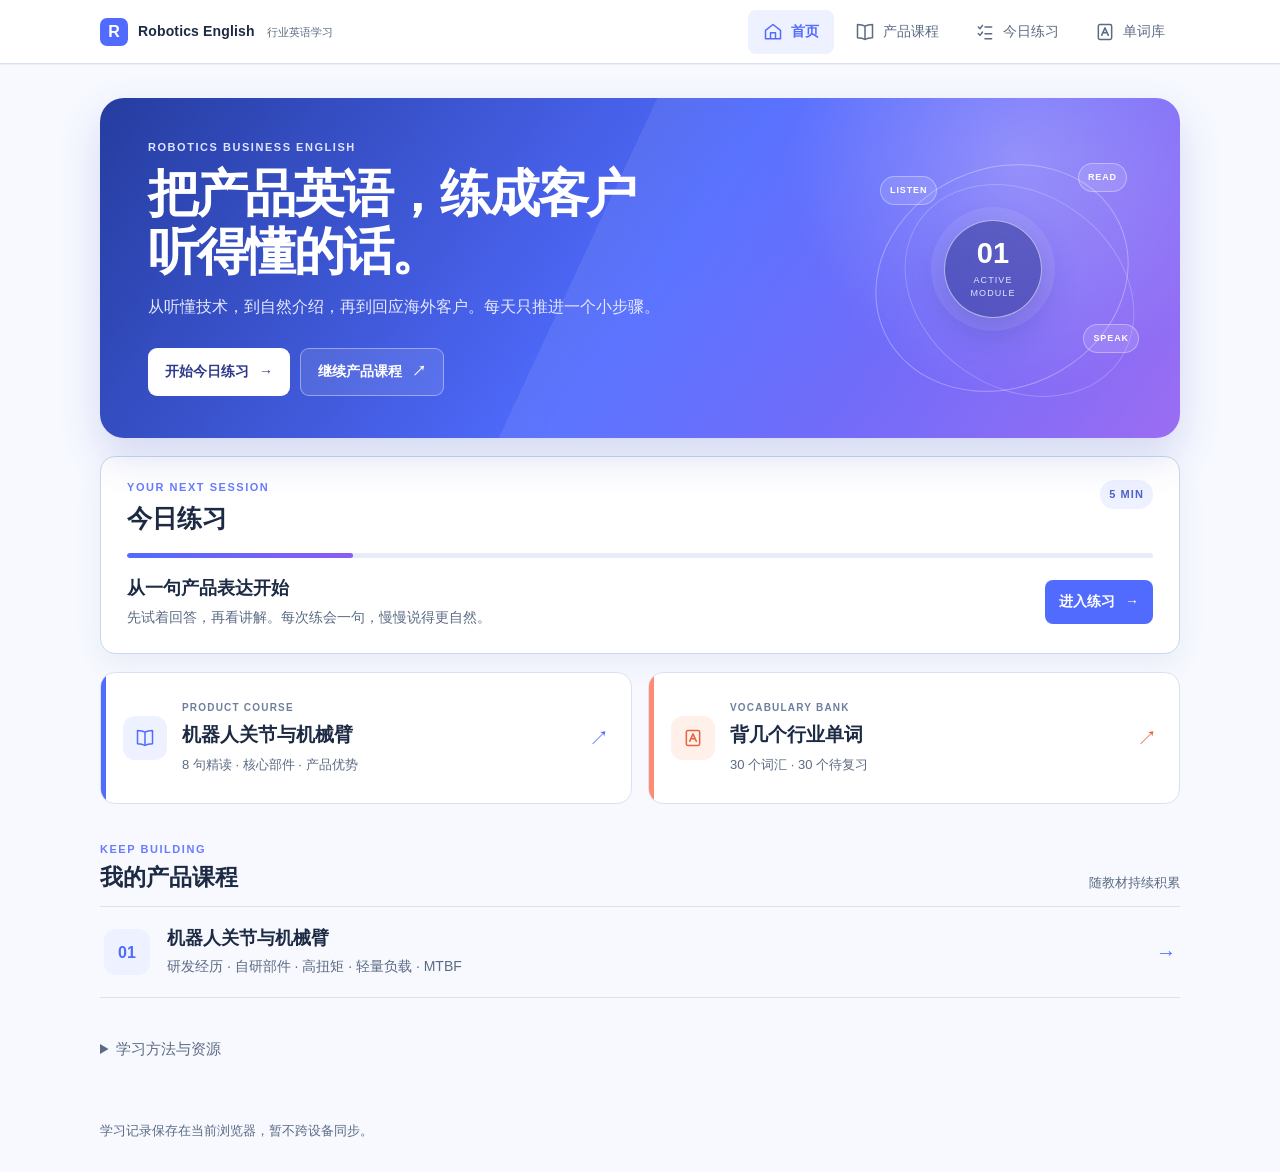
==== commit c403e81c: "Sync redesigned home entry point" ====
--- a/index.html
+++ b/index.html
@@ -4,13 +4,17 @@
 <body class="lab-page" data-page="home">
   <div data-site-header></div>
   <main id="main-content" class="lab-main home-main">
-    <header class="page-heading home-heading"><div><h1>学一点，用得上。</h1><p>把熟悉的产品知识，练成客户听得懂的英语。</p></div></header>
-    <section class="today-task" aria-labelledby="today-title"><div><div class="task-kicker">今日练习 <span>答两题 · 说一句</span></div><h2 id="today-title">从一句产品表达开始</h2><p>先试着回答，再看讲解。每次练会一句，慢慢说得更自然。</p></div><a class="button" href="daily_practice.html">开始今日练习 <span aria-hidden="true">→</span></a></section>
-    <div class="home-shortcuts">
-      <a class="shortcut" data-resume href="product_introduction_learning_guide.html"><span data-icon="course"></span><div><strong>继续产品课程</strong><small>机器人关节与机械臂 · 8 句精读</small></div><span aria-hidden="true">→</span></a>
-      <a class="shortcut" href="vocabulary_library.html"><span data-icon="vocabulary"></span><div><strong>背几个行业单词</strong><small data-home-vocab>发音、例句和逐词练习</small></div><span aria-hidden="true">→</span></a>
-    </div>
-    <section aria-labelledby="courses-title"><div class="section-title"><h2 id="courses-title">我的产品课程</h2><span>随教材持续积累</span></div><a class="course-row" href="product_introduction_learning_guide.html"><span class="course-number">01</span><div><h3>机器人关节与机械臂</h3><p>研发 · 核心部件 · 扭矩 · 重量与负载</p></div><span aria-hidden="true">→</span></a></section>
+    <section class="home-hero" aria-labelledby="home-title">
+      <div class="home-hero-copy"><span class="home-eyebrow">ROBOTICS BUSINESS ENGLISH</span><h1 id="home-title">把产品英语，练成客户听得懂的话。</h1><p>从听懂技术，到自然介绍，再到回应海外客户。每天只推进一个小步骤。</p><div class="home-hero-actions"><a class="home-primary" href="daily_practice.html">开始今日练习 <span aria-hidden="true">→</span></a><a class="home-secondary" data-resume href="product_introduction_learning_guide.html">继续产品课程 <span aria-hidden="true">↗</span></a></div></div>
+      <div class="home-hero-visual" aria-label="学习路径：听、读、说"><div class="home-orbit home-orbit-one"></div><div class="home-orbit home-orbit-two"></div><div class="home-orbit-core"><strong>01</strong><span>ACTIVE<br>MODULE</span></div><span class="home-orbit-chip chip-listen">LISTEN</span><span class="home-orbit-chip chip-read">READ</span><span class="home-orbit-chip chip-speak">SPEAK</span></div>
+    </section>
+
+    <section class="home-focus" aria-labelledby="today-title"><div class="home-focus-top"><div><span class="home-eyebrow">YOUR NEXT SESSION</span><h2 id="today-title">今日练习</h2></div><span class="home-time">5 MIN</span></div><div class="home-progress"><span></span></div><div class="home-focus-body"><div><h3>从一句产品表达开始</h3><p>先试着回答，再看讲解。每次练会一句，慢慢说得更自然。</p></div><a class="home-focus-link" href="daily_practice.html">进入练习 <span aria-hidden="true">→</span></a></div></section>
+
+    <section class="home-grid" aria-label="学习入口"><a class="home-card home-card-course" data-resume href="product_introduction_learning_guide.html"><span class="home-card-icon" data-icon="course"></span><div><span class="home-card-label">PRODUCT COURSE</span><h3>机器人关节与机械臂</h3><small>8 句精读 · 核心部件 · 产品优势</small></div><span class="home-card-arrow" aria-hidden="true">↗</span></a><a class="home-card home-card-vocab" href="vocabulary_library.html"><span class="home-card-icon" data-icon="vocabulary"></span><div><span class="home-card-label">VOCABULARY BANK</span><h3>背几个行业单词</h3><small data-home-vocab>30 个词汇 · 发音与例句</small></div><span class="home-card-arrow" aria-hidden="true">↗</span></a></section>
+
+    <section class="home-course-list" aria-labelledby="courses-title"><div class="home-section-title"><div><span class="home-eyebrow">KEEP BUILDING</span><h2 id="courses-title">我的产品课程</h2></div><span>随教材持续积累</span></div><a class="home-course-row" href="product_introduction_learning_guide.html"><span class="home-course-number">01</span><div><h3>机器人关节与机械臂</h3><p>研发经历 · 自研部件 · 高扭矩 · 轻量负载 · MTBF</p></div><span class="home-card-arrow" aria-hidden="true">→</span></a></section>
+
     <details class="home-resources"><summary>学习方法与资源</summary><p>先听原句，试着跟读；需要时打开翻译和语法，再用自己的话回应客户。新产品课程和词汇会持续加入。</p><div class="home-resource-links"><a href="robotics_english_learning_template.md">每日材料统一模板 ↗</a><a href="robotics_english_mobile_package.zip">下载手机学习包 ↓</a></div></details>
   </main>
   <footer class="site-footer">学习记录保存在当前浏览器，暂不跨设备同步。</footer><div data-site-nav></div>
--- a/learning-assets/workspace.css
+++ b/learning-assets/workspace.css
@@ -1,4 +1,4 @@
-:root{color-scheme:light;--ink:#19352b;--muted:#52635b;--accent:#176b4b;--line:#dce4de;--surface:#fff;--page:#f6f8f6;--soft:#edf4ef;--highlight:#fff4d6;--highlight-ink:#8a5400;font-family:-apple-system,BlinkMacSystemFont,"Segoe UI","PingFang SC","Microsoft YaHei",sans-serif}
+:root{color-scheme:light;--ink:#1d2a44;--muted:#5b6b83;--accent:#516bff;--line:#d8e2f2;--surface:#fff;--page:#f7f9ff;--soft:#eef1ff;--highlight:#fff0d6;--highlight-ink:#9a4d00;font-family:-apple-system,BlinkMacSystemFont,"Segoe UI","PingFang SC","Microsoft YaHei",sans-serif}
 *{box-sizing:border-box}body.lab-page{margin:0;background:var(--page);color:var(--ink);font-size:16px;line-height:1.7}body.lab-page [hidden]{display:none!important}a{color:var(--accent);text-underline-offset:4px}button,input,select,textarea{font:inherit}button,a,input,select,summary{-webkit-tap-highlight-color:transparent}button,summary{cursor:pointer}button{color:var(--ink)}button:disabled{cursor:default;opacity:.55}:focus-visible{outline:3px solid #286f52;outline-offset:3px}h1,h2,h3,p{overflow-wrap:break-word}h1{font-size:30px;line-height:1.35;letter-spacing:-.025em;margin:0}h2{font-size:22px;line-height:1.45;margin:0 0 10px}h3{font-size:18px;line-height:1.5;margin:0 0 8px}p{margin:8px 0 16px}small{font-size:13px;color:var(--muted)}svg{width:20px;height:20px;fill:none;stroke:currentColor;stroke-width:1.8;stroke-linecap:round;stroke-linejoin:round;flex-shrink:0}
 .site-header{height:64px;border-bottom:1px solid var(--line);background:var(--surface)}.site-header-inner{max-width:1128px;padding:0 24px;margin:auto;height:100%;display:flex;align-items:center;justify-content:space-between;gap:24px}.site-brand{display:flex;align-items:center;gap:10px;color:var(--ink);text-decoration:none;white-space:nowrap}.site-brand-mark{display:grid;place-items:center;width:28px;height:28px;background:var(--accent);border-radius:7px;color:#fff;font-weight:750}.site-brand-copy{font-size:14px;font-weight:700;letter-spacing:.01em}.site-brand-copy small{font-size:11px;font-weight:500;margin-left:8px;color:var(--muted)}.site-nav{display:flex;align-items:center;gap:6px}.site-nav a{display:flex;align-items:center;justify-content:center;gap:8px;min-height:44px;padding:9px 15px;border-radius:8px;color:var(--muted);text-decoration:none;font-size:14px}.site-nav a[aria-current=page]{background:var(--soft);color:var(--accent);font-weight:650}.site-nav a:hover{background:var(--soft)}.site-mobile-nav{display:none}.site-skip{position:absolute;left:16px;top:-100px;z-index:20}.site-skip:focus{top:8px;background:#fff;padding:10px}
 .lab-main{width:min(1080px,calc(100% - 48px));margin:0 auto;padding:28px 0 48px}.page-heading{display:flex;align-items:center;justify-content:space-between;gap:18px;margin-bottom:24px}.page-heading p{margin:5px 0 0;color:var(--muted);font-size:15px}.eyebrow{display:block;font-size:12px;font-weight:650;color:var(--accent);letter-spacing:.07em;margin-bottom:5px}.button,.button-outline,.text-link{display:inline-flex;align-items:center;justify-content:center;gap:9px;min-height:44px;padding:10px 17px;border:1px solid transparent;border-radius:8px;text-decoration:none;font-size:15px;line-height:1.45;font-weight:600}.button{color:#fff;background:var(--accent)}.button:hover{background:#105539}.button-outline{color:var(--ink);background:#fff;border-color:#b5c5bb}.button-outline:hover{background:var(--soft)}.text-link{color:var(--accent);padding:8px 0;background:transparent;font-weight:500}.muted{color:var(--muted)}.site-footer{width:min(1080px,calc(100% - 48px));margin:0 auto;padding:0 0 30px;font-size:13px;color:var(--muted)}
@@ -6,3 +6,8 @@
 @media(max-width:680px){.site-header{height:56px}.site-header-inner{padding:0 16px}.site-header .site-nav{display:none}.site-brand-copy{font-size:13px}.site-brand-copy small{font-size:11px}.site-mobile-nav{position:fixed;z-index:10;display:grid;grid-template-columns:repeat(4,minmax(0,1fr));bottom:0;left:0;right:0;border-top:1px solid var(--line);background:#fff;padding:5px 8px calc(5px + env(safe-area-inset-bottom))}.site-mobile-nav a{min-height:52px;display:flex;flex-direction:column;align-items:center;justify-content:center;gap:2px;text-decoration:none;color:var(--muted);font-size:12px;border-radius:8px}.site-mobile-nav a[aria-current=page]{color:var(--accent);background:var(--soft);font-weight:650}.site-mobile-nav svg{width:20px;height:20px}.lab-main{width:calc(100% - 32px);padding:20px 0 28px}.page-heading{margin-bottom:18px;gap:12px;flex-wrap:wrap}.page-heading h1{font-size:26px}.page-heading p{font-size:14px}.site-footer{width:calc(100% - 32px);padding-bottom:calc(92px + env(safe-area-inset-bottom))}.home-heading h1{font-size:26px}.today-task{display:block;padding:19px 20px}.today-task h2{font-size:22px;margin-top:6px}.today-task p{font-size:15px}.today-task .button{width:100%;margin-top:17px}.home-shortcuts{grid-template-columns:1fr;gap:10px;margin:12px 0 26px}.shortcut{padding:14px 16px}.shortcut strong{font-size:16px}.course-row{gap:12px;padding:16px 0}.course-row h3{font-size:17px}.course-row p{font-size:13px}.home-resource-links{display:block}.home-resources{margin-top:20px}}
 html{scroll-padding-bottom:100px}.site-footer a{display:inline-flex;align-items:center;min-height:44px}.course-main .gc-coach{overflow:visible}.course-main .gc-coach>.gc-goal{border-radius:8px 8px 0 0}.storage-notice{padding:10px 14px;margin:0 0 16px;background:#fff4d6;color:#8a5400;border:1px solid #d6c69d;border-radius:8px;font-size:14px}
 @media(prefers-reduced-motion:reduce){*,*::before,*::after{scroll-behavior:auto!important;transition:none!important}}
+body.lab-page .site-header{box-shadow:0 1px 0 rgba(29,42,68,.05)}body.lab-page :focus-visible{outline-color:#516bff}.gc-coach,.gc-review{--gc-ink:#1d2a44;--gc-muted:#5b6b83;--gc-green:#516bff;--gc-line:#d8e2f2}
+
+/* Home as a learning dashboard: one strong hero, one next task, two clear paths. */
+.home-main{max-width:1120px;padding-top:34px}.home-hero{position:relative;display:grid;grid-template-columns:minmax(0,1.1fr) minmax(300px,.9fr);align-items:center;gap:28px;min-height:335px;padding:42px 48px;overflow:hidden;border-radius:24px;color:#fff;background:linear-gradient(125deg,#253d9f 0%,#516bff 52%,#9b6df2 100%);box-shadow:0 18px 42px rgba(69,86,190,.2)}.home-hero::before{position:absolute;inset:0;background:radial-gradient(circle at 85% 18%,rgba(255,255,255,.25),transparent 24%),linear-gradient(115deg,transparent 45%,rgba(255,255,255,.08) 45%,transparent 72%);content:""}.home-hero-copy{position:relative;z-index:1;max-width:600px}.home-eyebrow{display:block;color:#687cff;font-size:11px;font-weight:800;letter-spacing:.14em;line-height:1.4}.home-hero .home-eyebrow{color:#dfe4ff}.home-hero h1{margin:10px 0 13px;color:#fff;font-size:clamp(32px,4vw,52px);line-height:1.12;letter-spacing:-.045em}.home-hero p{max-width:520px;margin:0;color:#e5e9ff;font-size:16px}.home-hero-actions{display:flex;flex-wrap:wrap;gap:10px;margin-top:28px}.home-primary,.home-secondary{display:inline-flex;align-items:center;justify-content:center;gap:10px;min-height:46px;padding:11px 17px;border-radius:9px;text-decoration:none;font-size:14px;font-weight:700}.home-primary{color:#2e398d;background:#fff}.home-primary:hover{background:#eff1ff}.home-secondary{color:#fff;border:1px solid rgba(255,255,255,.4);background:rgba(255,255,255,.1)}.home-secondary:hover{background:rgba(255,255,255,.2)}.home-hero-visual{position:relative;z-index:1;width:280px;height:240px;justify-self:end}.home-orbit{position:absolute;inset:20px 0 0 20px;border:1px solid rgba(255,255,255,.32);border-radius:50%;transform:rotate(-25deg)}.home-orbit-two{inset:45px -10px 0 45px;transform:rotate(35deg);border-color:rgba(255,255,255,.22)}.home-orbit-core{position:absolute;top:72px;left:92px;display:flex;flex-direction:column;align-items:center;justify-content:center;width:98px;height:98px;border:1px solid rgba(255,255,255,.55);border-radius:50%;background:rgba(30,43,126,.45);box-shadow:0 0 0 13px rgba(255,255,255,.08),0 14px 35px rgba(25,37,130,.25);text-align:center}.home-orbit-core strong{font-size:29px;line-height:1;color:#fff}.home-orbit-core span{margin-top:6px;color:#dfe4ff;font-size:9px;letter-spacing:.12em;line-height:1.4}.home-orbit-chip{position:absolute;padding:6px 9px;border:1px solid rgba(255,255,255,.35);border-radius:999px;color:#fff;background:rgba(255,255,255,.12);font-size:9px;font-weight:750;letter-spacing:.1em}.chip-listen{top:28px;left:28px}.chip-read{top:15px;right:5px}.chip-speak{right:-7px;bottom:35px}.home-focus{margin-top:18px;padding:23px 26px;border:1px solid #c8d8f0;border-radius:15px;background:#fff;box-shadow:0 10px 28px rgba(48,66,130,.07)}.home-focus-top{display:flex;align-items:flex-start;justify-content:space-between;gap:12px}.home-focus h2{margin:5px 0 0;font-size:25px;color:#1d2a44}.home-time{padding:5px 9px;border-radius:999px;color:#5064c7;background:#eef1ff;font-size:11px;font-weight:800;letter-spacing:.1em}.home-progress{height:5px;margin:16px 0 17px;border-radius:99px;background:#e7ecf6;overflow:hidden}.home-progress span{display:block;width:22%;height:100%;border-radius:inherit;background:linear-gradient(90deg,#516bff,#8b5cf6)}.home-focus-body{display:flex;align-items:center;justify-content:space-between;gap:20px}.home-focus-body h3{margin:0 0 4px;font-size:18px}.home-focus-body p{margin:0;color:var(--muted);font-size:14px}.home-focus-link{display:inline-flex;align-items:center;gap:10px;min-height:44px;padding:9px 14px;border-radius:8px;color:#fff;background:#516bff;text-decoration:none;font-size:14px;font-weight:700;white-space:nowrap}.home-focus-link:hover{background:#3f56db}.home-grid{display:grid;grid-template-columns:1fr 1fr;gap:16px;margin-top:18px}.home-card{position:relative;display:flex;align-items:center;gap:15px;min-height:132px;padding:22px;border:1px solid #d8e2f2;border-radius:15px;color:#1d2a44;background:#fff;text-decoration:none;overflow:hidden}.home-card::before{position:absolute;top:0;bottom:0;left:0;width:5px;background:#516bff;content:""}.home-card-vocab::before{background:#ff8b72}.home-card:hover{border-color:#a9baf0;box-shadow:0 10px 24px rgba(48,66,130,.08);transform:translateY(-1px)}.home-card-icon{display:grid;place-items:center;width:44px;height:44px;border-radius:12px;color:#516bff;background:#eef1ff;flex-shrink:0}.home-card-vocab .home-card-icon{color:#e66340;background:#fff0ea}.home-card-label{display:block;margin-bottom:5px;color:#6d7fa0;font-size:10px;font-weight:800;letter-spacing:.12em}.home-card h3{margin:0;font-size:19px}.home-card small{display:block;margin-top:4px;color:var(--muted);font-size:13px}.home-card-arrow{margin-left:auto;color:#516bff;font-size:20px}.home-card-vocab .home-card-arrow{color:#e66340}.home-section-title{display:flex;align-items:end;justify-content:space-between;gap:15px;margin:38px 0 12px}.home-section-title h2{margin:4px 0 0;font-size:23px}.home-section-title>span{color:var(--muted);font-size:13px}.home-course-row{display:flex;align-items:center;gap:17px;padding:18px 4px;border-top:1px solid #d8e2f2;border-bottom:1px solid #d8e2f2;color:#1d2a44;text-decoration:none}.home-course-row:hover{background:#eef1ff}.home-course-number{display:grid;place-items:center;width:46px;height:46px;border-radius:12px;color:#516bff;background:#eef1ff;font-size:16px;font-weight:800;flex-shrink:0}.home-course-row h3{margin:0;font-size:18px}.home-course-row p{margin:3px 0 0;color:var(--muted);font-size:14px}.home-course-row .home-card-arrow{color:#516bff}.home-main .home-resources{margin-top:28px}.home-main .home-resources>summary{color:#5b6b83}.home-main .home-resource-links a{color:#516bff}
+@media(max-width:760px){.home-main{padding-top:20px}.home-hero{grid-template-columns:1fr;min-height:0;padding:28px 23px;border-radius:18px}.home-hero h1{font-size:34px}.home-hero p{font-size:15px}.home-hero-actions{margin-top:22px}.home-primary,.home-secondary{flex:1}.home-hero-visual{width:230px;height:180px;justify-self:center;margin-top:3px;transform:scale(.85)}.home-orbit-core{top:50px;left:75px}.home-orbit-chip{font-size:8px}.home-focus{padding:19px 18px}.home-focus-body{display:block}.home-focus-link{margin-top:14px;width:100%;justify-content:center}.home-grid{grid-template-columns:1fr;gap:10px}.home-card{min-height:108px;padding:17px}.home-section-title{margin-top:30px}.home-course-row{gap:12px;padding:16px 3px}}
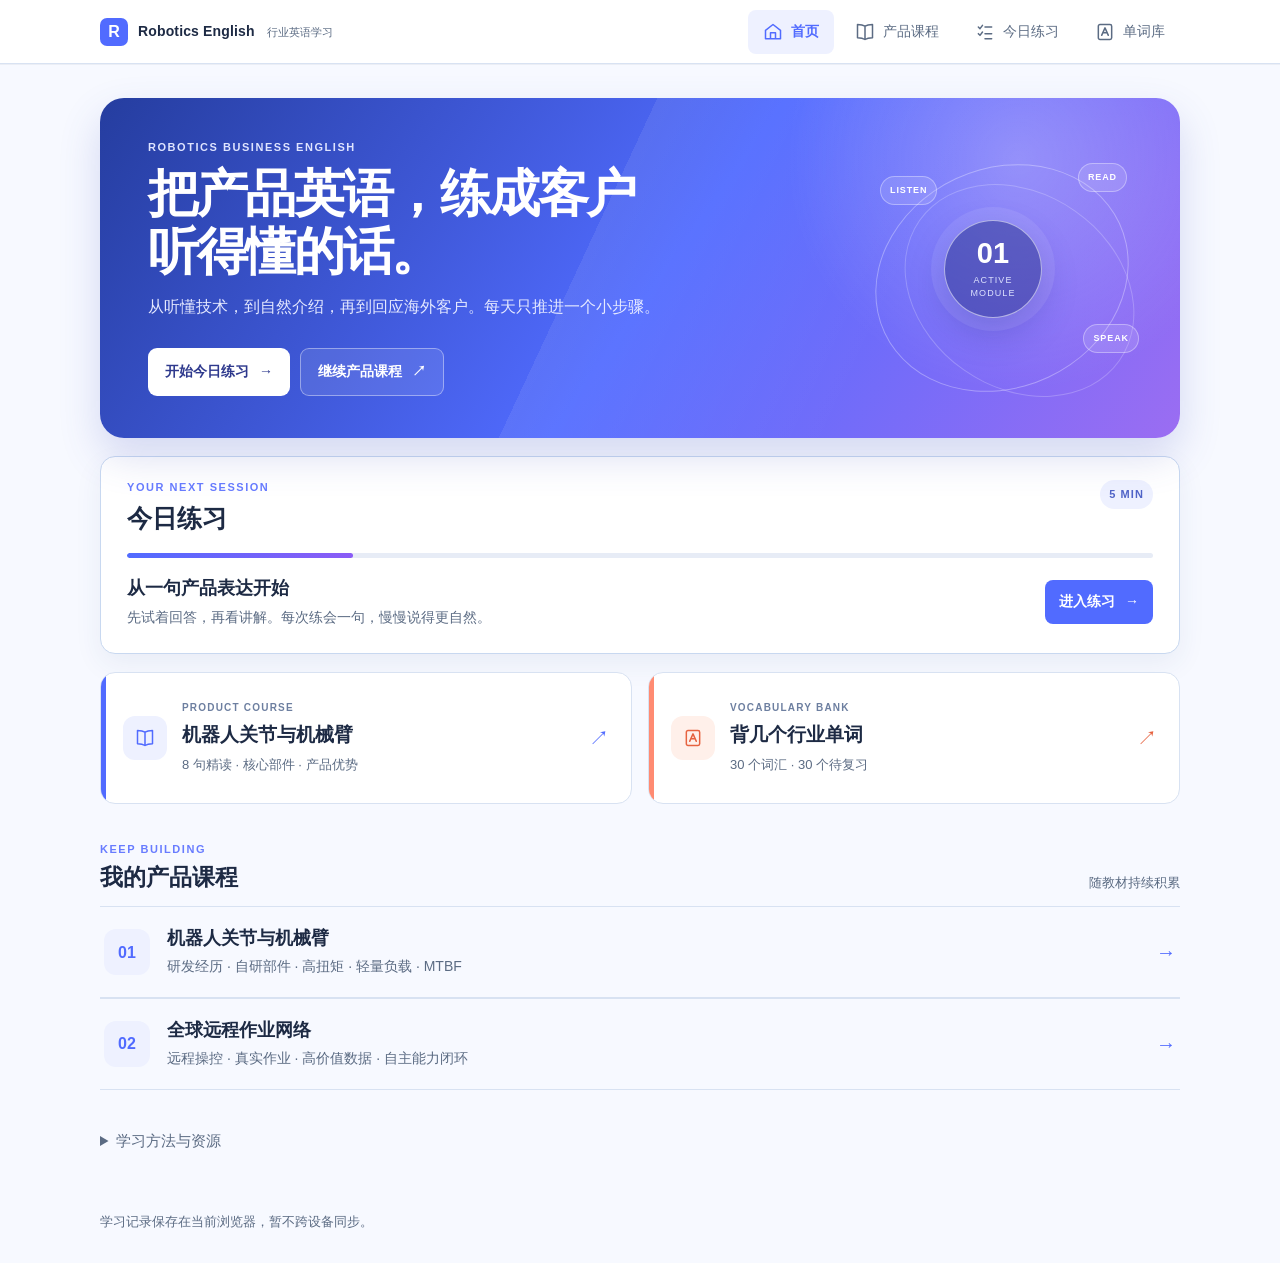
==== commit 41e419a8: "Add global remote operations product module" ====
--- a/index.html
+++ b/index.html
@@ -13,7 +13,7 @@
 
     <section class="home-grid" aria-label="学习入口"><a class="home-card home-card-course" data-resume href="product_introduction_learning_guide.html"><span class="home-card-icon" data-icon="course"></span><div><span class="home-card-label">PRODUCT COURSE</span><h3>机器人关节与机械臂</h3><small>8 句精读 · 核心部件 · 产品优势</small></div><span class="home-card-arrow" aria-hidden="true">↗</span></a><a class="home-card home-card-vocab" href="vocabulary_library.html"><span class="home-card-icon" data-icon="vocabulary"></span><div><span class="home-card-label">VOCABULARY BANK</span><h3>背几个行业单词</h3><small data-home-vocab>30 个词汇 · 发音与例句</small></div><span class="home-card-arrow" aria-hidden="true">↗</span></a></section>
 
-    <section class="home-course-list" aria-labelledby="courses-title"><div class="home-section-title"><div><span class="home-eyebrow">KEEP BUILDING</span><h2 id="courses-title">我的产品课程</h2></div><span>随教材持续积累</span></div><a class="home-course-row" href="product_introduction_learning_guide.html"><span class="home-course-number">01</span><div><h3>机器人关节与机械臂</h3><p>研发经历 · 自研部件 · 高扭矩 · 轻量负载 · MTBF</p></div><span class="home-card-arrow" aria-hidden="true">→</span></a></section>
+    <section class="home-course-list" aria-labelledby="courses-title"><div class="home-section-title"><div><span class="home-eyebrow">KEEP BUILDING</span><h2 id="courses-title">我的产品课程</h2></div><span>随教材持续积累</span></div><a class="home-course-row" href="product_introduction_learning_guide.html#sentence-study"><span class="home-course-number">01</span><div><h3>机器人关节与机械臂</h3><p>研发经历 · 自研部件 · 高扭矩 · 轻量负载 · MTBF</p></div><span class="home-card-arrow" aria-hidden="true">→</span></a><a class="home-course-row home-course-row-secondary" href="product_introduction_learning_guide.html#remote-operations-module"><span class="home-course-number">02</span><div><h3>全球远程作业网络</h3><p>远程操控 · 真实作业 · 高价值数据 · 自主能力闭环</p></div><span class="home-card-arrow" aria-hidden="true">→</span></a></section>
 
     <details class="home-resources"><summary>学习方法与资源</summary><p>先听原句，试着跟读；需要时打开翻译和语法，再用自己的话回应客户。新产品课程和词汇会持续加入。</p><div class="home-resource-links"><a href="robotics_english_learning_template.md">每日材料统一模板 ↗</a><a href="robotics_english_mobile_package.zip">下载手机学习包 ↓</a></div></details>
   </main>
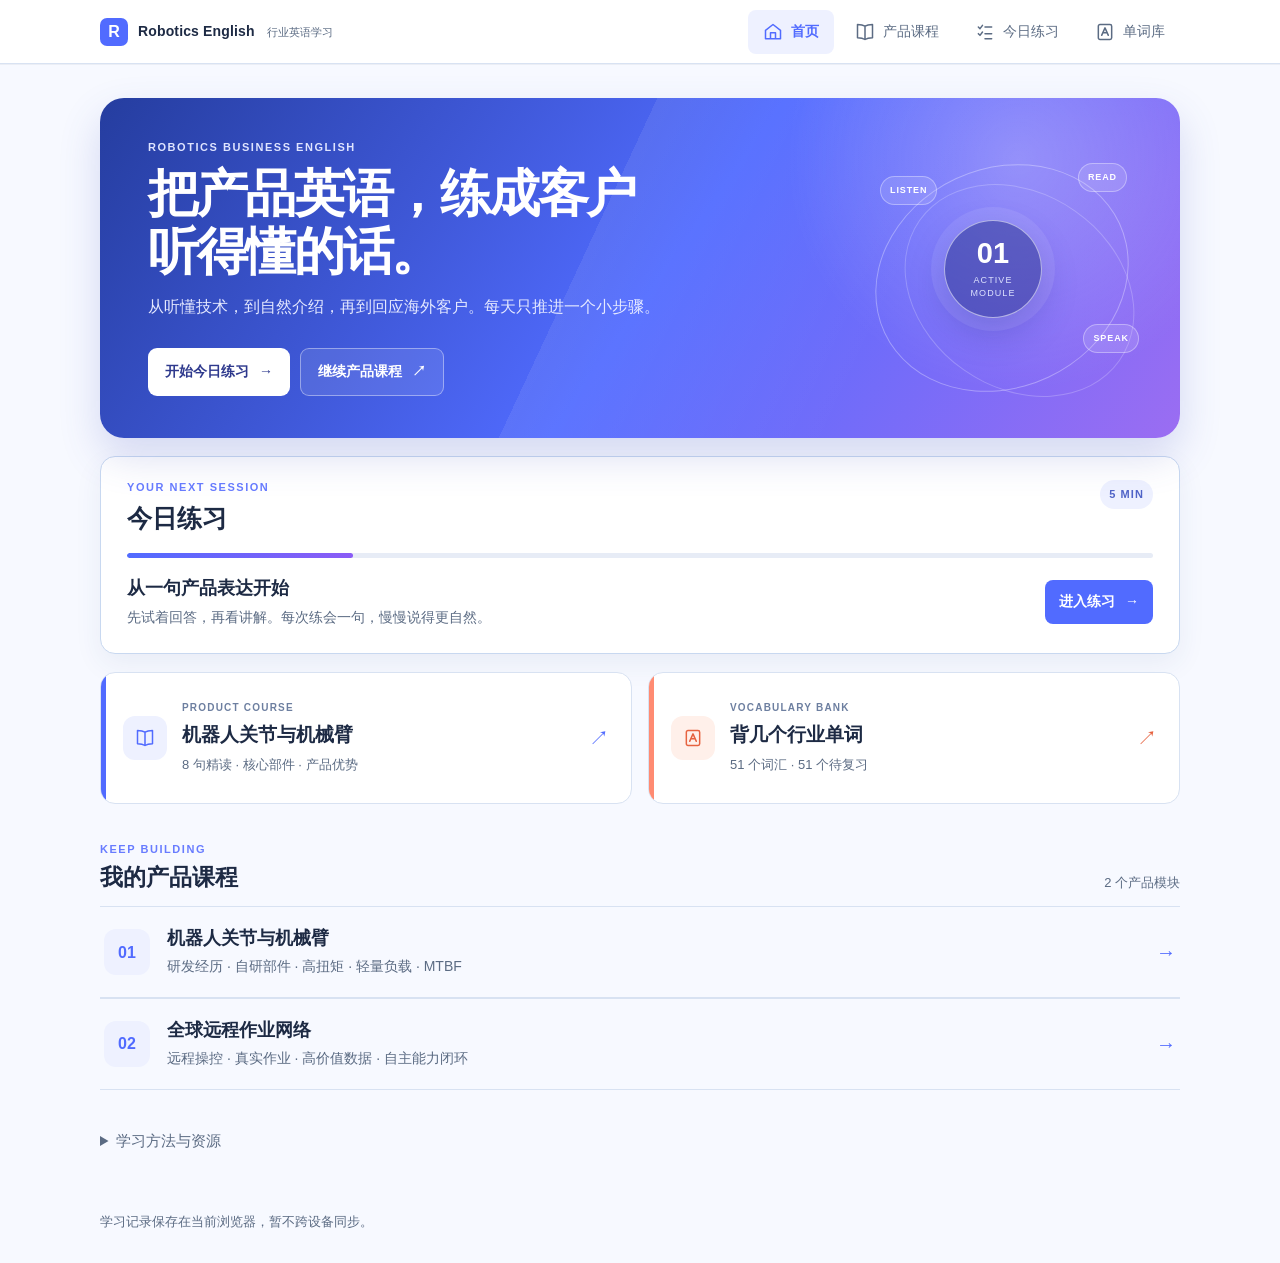
==== commit 06f3591d: "Align module translation spacing" ====
--- a/index.html
+++ b/index.html
@@ -5,18 +5,18 @@
   <div data-site-header></div>
   <main id="main-content" class="lab-main home-main">
     <section class="home-hero" aria-labelledby="home-title">
-      <div class="home-hero-copy"><span class="home-eyebrow">ROBOTICS BUSINESS ENGLISH</span><h1 id="home-title">把产品英语，练成客户听得懂的话。</h1><p>从听懂技术，到自然介绍，再到回应海外客户。每天只推进一个小步骤。</p><div class="home-hero-actions"><a class="home-primary" href="daily_practice.html">开始今日练习 <span aria-hidden="true">→</span></a><a class="home-secondary" data-resume href="product_introduction_learning_guide.html">继续产品课程 <span aria-hidden="true">↗</span></a></div></div>
+      <div class="home-hero-copy"><span class="home-eyebrow">ROBOTICS BUSINESS ENGLISH</span><h1 id="home-title">把产品英语，练成客户听得懂的话。</h1><p>从听懂技术，到自然介绍，再到回应海外客户。每天只推进一个小步骤。</p><div class="home-hero-actions"><a class="home-primary" href="daily_practice.html">开始今日练习 <span aria-hidden="true">→</span></a><a class="home-secondary" href="product_introduction_learning_guide.html">继续产品课程 <span aria-hidden="true">↗</span></a></div></div>
       <div class="home-hero-visual" aria-label="学习路径：听、读、说"><div class="home-orbit home-orbit-one"></div><div class="home-orbit home-orbit-two"></div><div class="home-orbit-core"><strong>01</strong><span>ACTIVE<br>MODULE</span></div><span class="home-orbit-chip chip-listen">LISTEN</span><span class="home-orbit-chip chip-read">READ</span><span class="home-orbit-chip chip-speak">SPEAK</span></div>
     </section>
 
     <section class="home-focus" aria-labelledby="today-title"><div class="home-focus-top"><div><span class="home-eyebrow">YOUR NEXT SESSION</span><h2 id="today-title">今日练习</h2></div><span class="home-time">5 MIN</span></div><div class="home-progress"><span></span></div><div class="home-focus-body"><div><h3>从一句产品表达开始</h3><p>先试着回答，再看讲解。每次练会一句，慢慢说得更自然。</p></div><a class="home-focus-link" href="daily_practice.html">进入练习 <span aria-hidden="true">→</span></a></div></section>
 
-    <section class="home-grid" aria-label="学习入口"><a class="home-card home-card-course" data-resume href="product_introduction_learning_guide.html"><span class="home-card-icon" data-icon="course"></span><div><span class="home-card-label">PRODUCT COURSE</span><h3>机器人关节与机械臂</h3><small>8 句精读 · 核心部件 · 产品优势</small></div><span class="home-card-arrow" aria-hidden="true">↗</span></a><a class="home-card home-card-vocab" href="vocabulary_library.html"><span class="home-card-icon" data-icon="vocabulary"></span><div><span class="home-card-label">VOCABULARY BANK</span><h3>背几个行业单词</h3><small data-home-vocab>30 个词汇 · 发音与例句</small></div><span class="home-card-arrow" aria-hidden="true">↗</span></a></section>
+    <section class="home-grid" aria-label="学习入口"><a class="home-card home-card-course" data-course-primary data-resume href="product_introduction_learning_guide.html"><span class="home-card-icon" data-icon="course"></span><div><span class="home-card-label">PRODUCT COURSE</span><h3 data-home-course-title>机器人关节与机械臂</h3><small data-home-course-meta>8 句精读 · 核心部件 · 产品优势</small></div><span class="home-card-arrow" aria-hidden="true">↗</span></a><a class="home-card home-card-vocab" href="vocabulary_library.html"><span class="home-card-icon" data-icon="vocabulary"></span><div><span class="home-card-label">VOCABULARY BANK</span><h3>背几个行业单词</h3><small data-home-vocab>词汇 · 发音与例句</small></div><span class="home-card-arrow" aria-hidden="true">↗</span></a></section>
 
-    <section class="home-course-list" aria-labelledby="courses-title"><div class="home-section-title"><div><span class="home-eyebrow">KEEP BUILDING</span><h2 id="courses-title">我的产品课程</h2></div><span>随教材持续积累</span></div><a class="home-course-row" href="product_introduction_learning_guide.html#sentence-study"><span class="home-course-number">01</span><div><h3>机器人关节与机械臂</h3><p>研发经历 · 自研部件 · 高扭矩 · 轻量负载 · MTBF</p></div><span class="home-card-arrow" aria-hidden="true">→</span></a><a class="home-course-row home-course-row-secondary" href="product_introduction_learning_guide.html#remote-operations-module"><span class="home-course-number">02</span><div><h3>全球远程作业网络</h3><p>远程操控 · 真实作业 · 高价值数据 · 自主能力闭环</p></div><span class="home-card-arrow" aria-hidden="true">→</span></a></section>
+    <section class="home-course-list" aria-labelledby="courses-title"><div class="home-section-title"><div><span class="home-eyebrow">KEEP BUILDING</span><h2 id="courses-title">我的产品课程</h2></div><span data-home-course-count>产品模块</span></div><div data-course-catalog></div></section>
 
     <details class="home-resources"><summary>学习方法与资源</summary><p>先听原句，试着跟读；需要时打开翻译和语法，再用自己的话回应客户。新产品课程和词汇会持续加入。</p><div class="home-resource-links"><a href="robotics_english_learning_template.md">每日材料统一模板 ↗</a><a href="robotics_english_mobile_package.zip">下载手机学习包 ↓</a></div></details>
   </main>
   <footer class="site-footer">学习记录保存在当前浏览器，暂不跨设备同步。</footer><div data-site-nav></div>
-  <script src="learning-assets/vocabulary-data.js"></script><script src="learning-assets/workspace.js"></script>
+  <script src="learning-assets/vocabulary-data.js"></script><script src="learning-assets/vocabulary-data-module-two.js"></script><script src="learning-assets/course-catalog.js"></script><script src="learning-assets/workspace.js"></script>
 </body></html>
